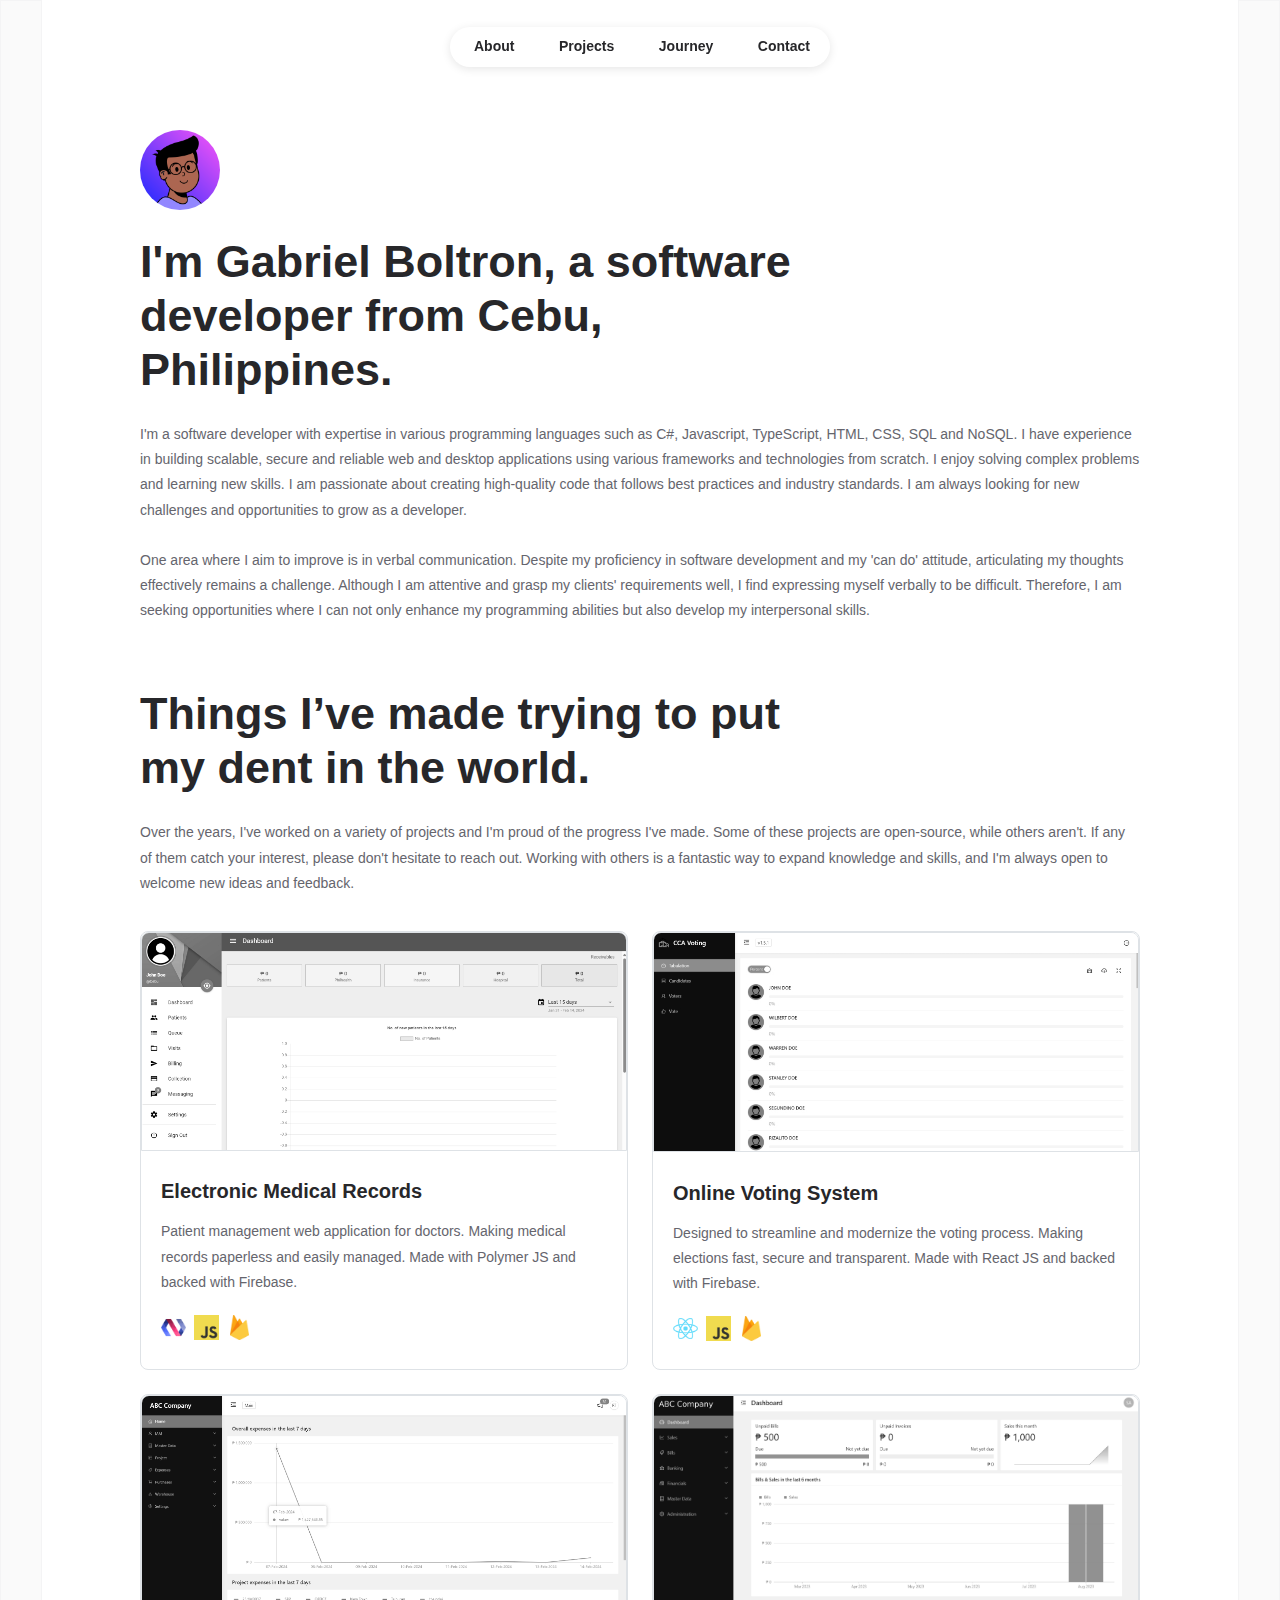
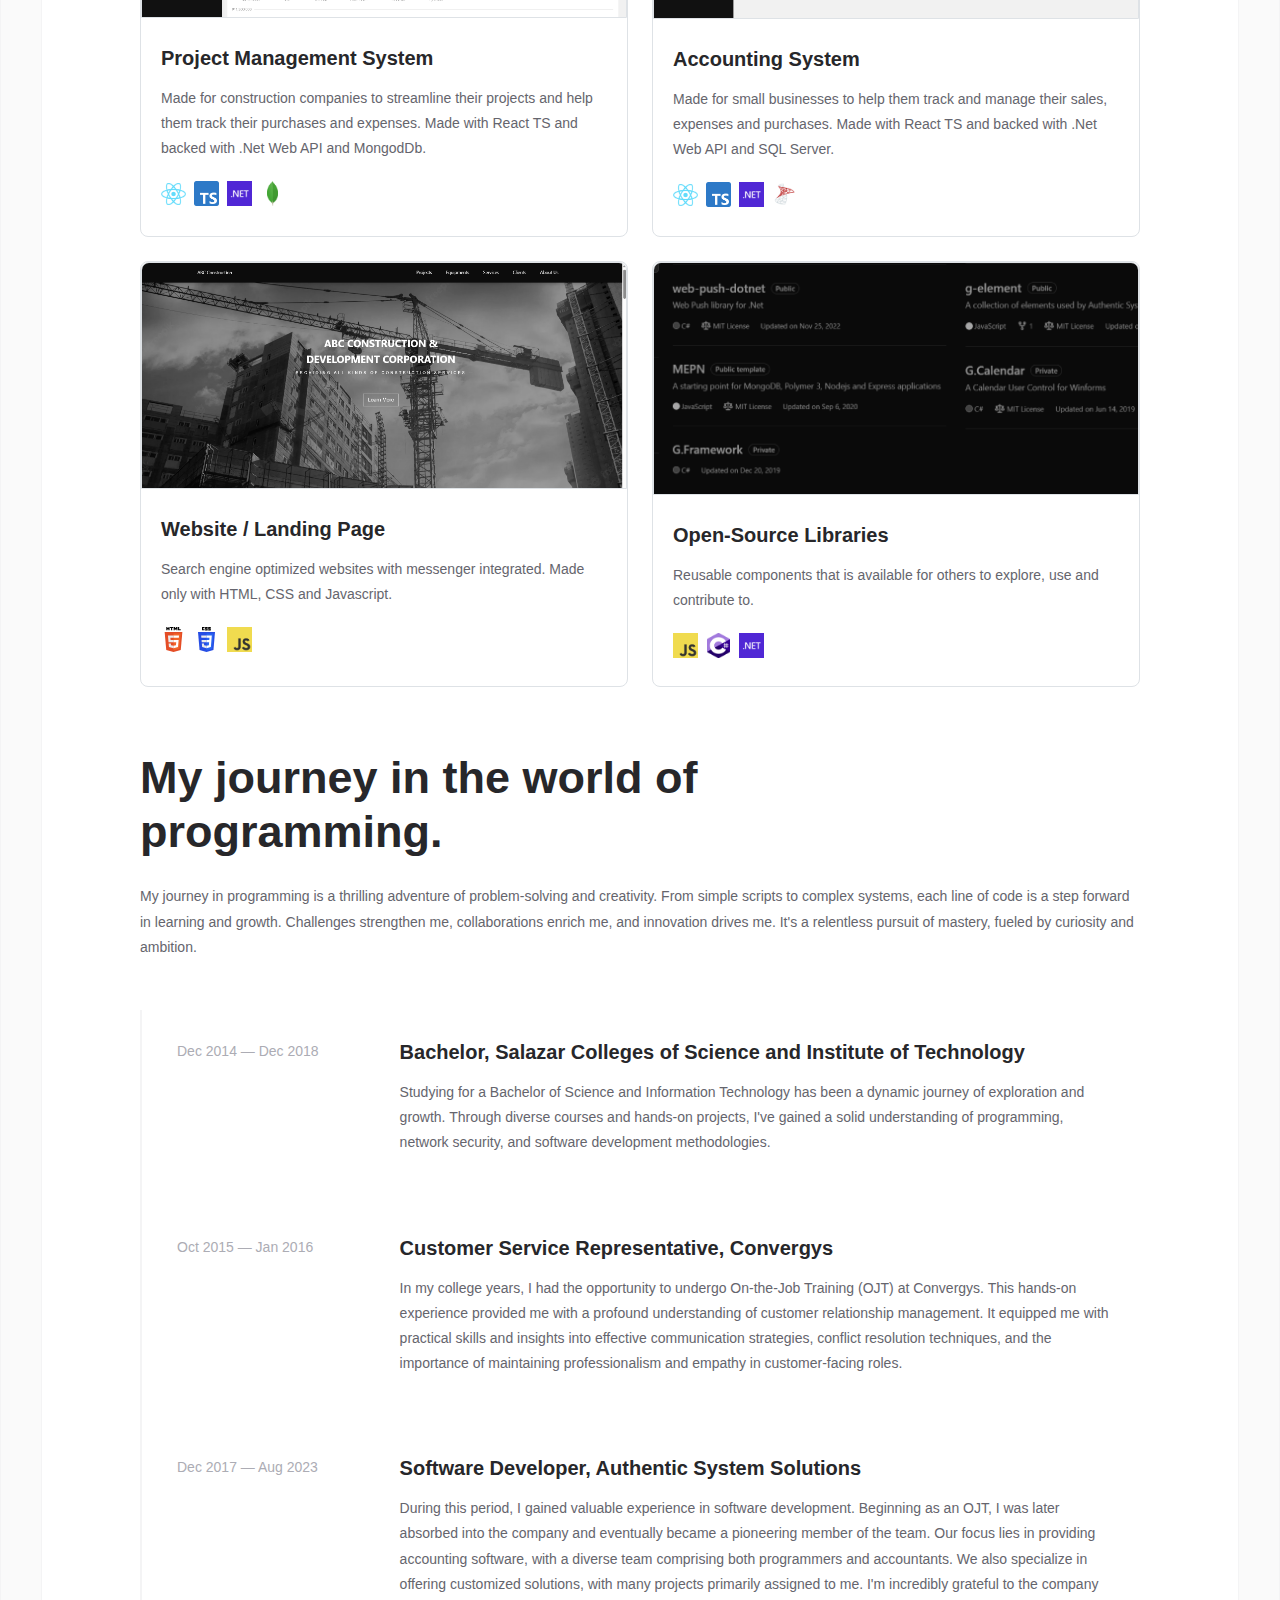
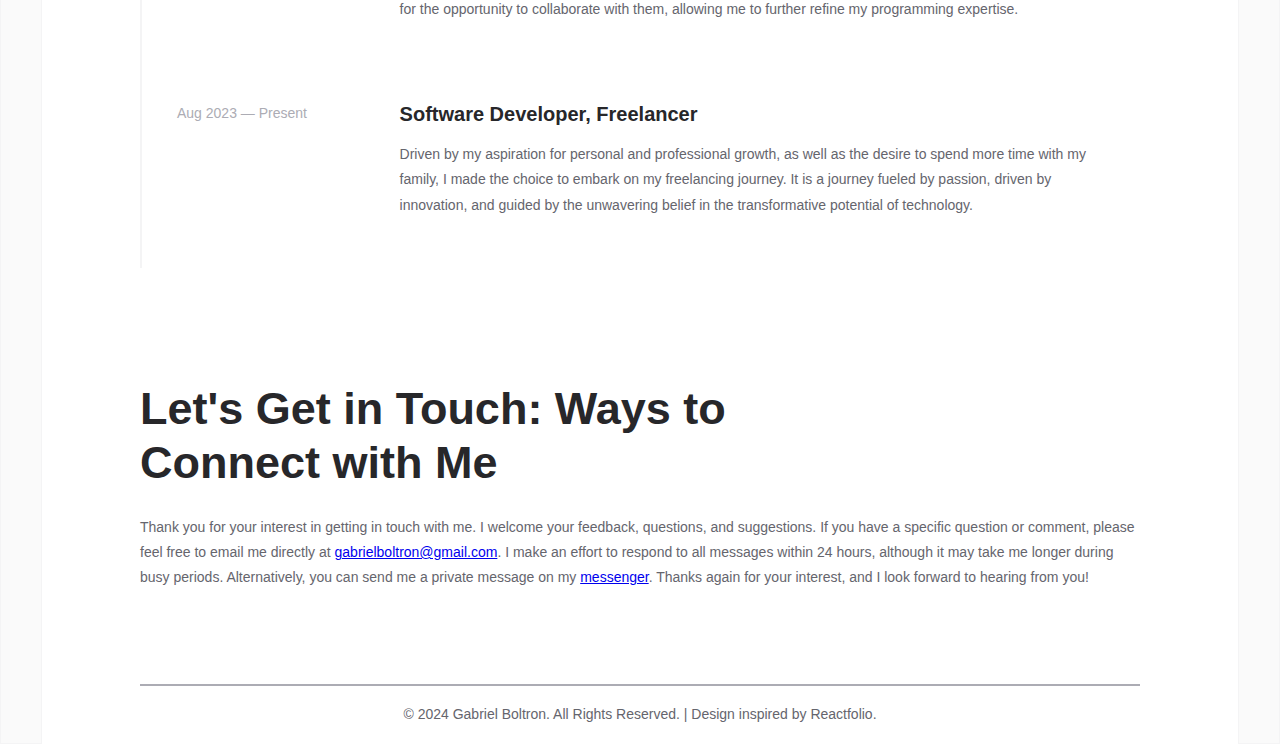
==== index.html @ 71a8e4ac "~init files" ====
<!DOCTYPE html><html lang="en"><head><meta charset="utf-8"><title>Gabriel Boltron</title><meta name="viewport" content="width=device-width,initial-scale=1"><meta name="description" content="Experienced software developer in building scalable, secure and reliable web and desktop applications using various frameworks and technologies."><meta name="keywords" content="gabriel,boltron,software,developer"><meta property="og:site_name" content="Gabriel Boltron"><meta property="og:title" content="Experienced software developer in building scalable, secure and reliable web and desktop applications using various frameworks and technologies."><meta property="og:url" content="https://wtgconstruction.com.ph"><meta property="og:type" content="website"><link rel="icon" href="favicon.ico"><link href="index.css" rel="stylesheet"></head><body><div class="page-content"><div class="nav-container"><nav class="navbar"><div class="nav-background"><ul class="nav-list"><li class="nav-item">About</li><li class="nav-item">Projects</li><li class="nav-item">Journey</li><li class="nav-item">Contact</li></ul></div></nav></div><div class="content-wrapper"><div class="logo-container"><div class="logo" id="logo"><img src="images/avatar.png" alt="GJB Logo"></div></div><div id="about" class="page"><div class="title">I'm Gabriel Boltron, a software developer from Cebu, Philippines.</div><div class="subtitle">I'm a software developer with expertise in various programming languages such as C#, Javascript, TypeScript, HTML, CSS, SQL and NoSQL. I have experience in building scalable, secure and reliable web and desktop applications using various frameworks and technologies from scratch. I enjoy solving complex problems and learning new skills. I am passionate about creating high-quality code that follows best practices and industry standards. I am always looking for new challenges and opportunities to grow as a developer.</div><div class="subtitle">One area where I aim to improve is in verbal communication. Despite my proficiency in software development and my 'can do' attitude, articulating my thoughts effectively remains a challenge. Although I am attentive and grasp my clients' requirements well, I find expressing myself verbally to be difficult. Therefore, I am seeking opportunities where I can not only enhance my programming abilities but also develop my interpersonal skills.</div></div><div id="projects" class="pageN"><div class="title">Things I’ve made trying to put my dent in the world.</div><div class="subtitle">Over the years, I've worked on a variety of projects and I'm proud of the progress I've made. Some of these projects are open-source, while others aren't. If any of them catch your interest, please don't hesitate to reach out. Working with others is a fantastic way to expand knowledge and skills, and I'm always open to welcome new ideas and feedback.</div><div class="grid-container"><div class="grid-item"><div class="grid-item-cover"><img src="images/emr.png" alt="EMR"></div><div class="grid-item-title">Electronic Medical Records</div><div class="grid-item-description">Patient management web application for doctors. Making medical records paperless and easily managed. Made with Polymer JS and backed with Firebase.</div><div class="icons"><div class="icon"><img src="images/polymer.png" alt="Polymer"></div><div class="icon"><img src="images/js.png" alt="Javascript"></div><div class="icon"><img src="images/firebase.png" alt="Firebase"></div></div></div><div class="grid-item"><div class="grid-item-cover"><img src="images/voting.png" alt="E-Voting"></div><div class="grid-item-title">Online Voting System</div><div class="grid-item-description">Designed to streamline and modernize the voting process. Making elections fast, secure and transparent. Made with React JS and backed with Firebase.</div><div class="icons"><div class="icon"><img src="images/react.png" alt="React"></div><div class="icon"><img src="images/js.png" alt="Javascript"></div><div class="icon"><img src="images/firebase.png" alt="Firebase"></div></div></div><div class="grid-item"><div class="grid-item-cover"><img src="images/project.png" alt="Project Management"></div><div class="grid-item-title">Project Management System</div><div class="grid-item-description">Made for construction companies to streamline their projects and help them track their purchases and expenses. Made with React TS and backed with .Net Web API and MongodDb.</div><div class="icons"><div class="icon"><img src="images/react.png" alt="React"></div><div class="icon"><img src="images/ts.png" alt="Typescript"></div><div class="icon"><img src="images/net.png" alt=".Net"></div><div class="icon"><img src="images/mongodb.png" alt="MongoDb"></div></div></div><div class="grid-item"><div class="grid-item-cover"><img src="images/acct.png" alt="Accounting"></div><div class="grid-item-title">Accounting System</div><div class="grid-item-description">Made for small businesses to help them track and manage their sales, expenses and purchases. Made with React TS and backed with .Net Web API and SQL Server.</div><div class="icons"><div class="icon"><img src="images/react.png" alt="React"></div><div class="icon"><img src="images/ts.png" alt="Typescript"></div><div class="icon"><img src="images/net.png" alt=".Net"></div><div class="icon"><img src="images/sql_server.png" alt="SQLServer"></div></div></div><div class="grid-item"><div class="grid-item-cover"><img src="images/web.png" alt="Websites"></div><div class="grid-item-title">Website / Landing Page</div><div class="grid-item-description">Search engine optimized websites with messenger integrated. Made only with HTML, CSS and Javascript.</div><div class="icons"><div class="icon"><img src="images/html.svg" alt="HTML"></div><div class="icon"><img src="images/css.svg" alt="CSS"></div><div class="icon"><img src="images/js.png" alt="Javascript"></div></div></div><div class="grid-item"><div class="grid-item-cover"><img src="images/libraries.png" alt="Libraries"></div><div class="grid-item-title">Open-Source Libraries</div><div class="grid-item-description">Reusable components that is available for others to explore, use and contribute to.</div><div class="icons"><div class="icon"><img src="images/js.png" alt="Javascript"></div><div class="icon"><img src="images/csharp.png" alt="C#"></div><div class="icon"><img src="images/net.png" alt=".Net"></div></div></div></div></div><div id="journey" class="pageN"><div class="title">My journey in the world of programming.</div><div class="subtitle">My journey in programming is a thrilling adventure of problem-solving and creativity. From simple scripts to complex systems, each line of code is a step forward in learning and growth. Challenges strengthen me, collaborations enrich me, and innovation drives me. It's a relentless pursuit of mastery, fueled by curiosity and ambition.</div><div class="history-wrapper"><div class="history"><div class="history-date">Dec 2014 — Dec 2018</div><div class="history-description"><div class="grid-item-title">Bachelor, Salazar Colleges of Science and Institute of Technology</div><div class="grid-item-description">Studying for a Bachelor of Science and Information Technology has been a dynamic journey of exploration and growth. Through diverse courses and hands-on projects, I've gained a solid understanding of programming, network security, and software development methodologies.</div></div></div><div class="history"><div class="history-date">Oct 2015 — Jan 2016</div><div class="history-description"><div class="grid-item-title">Customer Service Representative, Convergys</div><div class="grid-item-description">In my college years, I had the opportunity to undergo On-the-Job Training (OJT) at Convergys. This hands-on experience provided me with a profound understanding of customer relationship management. It equipped me with practical skills and insights into effective communication strategies, conflict resolution techniques, and the importance of maintaining professionalism and empathy in customer-facing roles.</div></div></div><div class="history"><div class="history-date">Dec 2017 — Aug 2023</div><div class="history-description"><div class="grid-item-title">Software Developer, Authentic System Solutions</div><div class="grid-item-description">During this period, I gained valuable experience in software development. Beginning as an OJT, I was later absorbed into the company and eventually became a pioneering member of the team. Our focus lies in providing accounting software, with a diverse team comprising both programmers and accountants. We also specialize in offering customized solutions, with many projects primarily assigned to me. I'm incredibly grateful to the company for the opportunity to collaborate with them, allowing me to further refine my programming expertise.</div></div></div><div class="history"><div class="history-date">Aug 2023 — Present</div><div class="history-description"><div class="grid-item-title">Software Developer, Freelancer</div><div class="grid-item-description">Driven by my aspiration for personal and professional growth, as well as the desire to spend more time with my family, I made the choice to embark on my freelancing journey. It is a journey fueled by passion, driven by innovation, and guided by the unwavering belief in the transformative potential of technology.</div></div></div></div></div><div id="contact" class="pageN"><div class="title">Let's Get in Touch: Ways to Connect with Me</div><div class="subtitle">Thank you for your interest in getting in touch with me. I welcome your feedback, questions, and suggestions. If you have a specific question or comment, please feel free to email me directly at <a href="mailto:gabrielboltron@gmail.com">gabrielboltron@gmail.com</a>. I make an effort to respond to all messages within 24 hours, although it may take me longer during busy periods. Alternatively, you can send me a private message on my <a href="https://m.me/gabriel.boltron" target="_blank" rel="noreferrer">messenger</a>. Thanks again for your interest, and I look forward to hearing from you!</div><div class="socials"></div></div><div class="page-footer">© 2024 Gabriel Boltron. All Rights Reserved. | Design inspired by Reactfolio.</div></div></div><script src="index.js" type="text/javascript"></script></body></html>
---- index.css ----
:root{--primary-color:#27272a;--secondary-color:#65656d;--tertiary-color:#acacb4;--link-color:#1677ff}*{-webkit-touch-callout:none;-webkit-user-select:none;-khtml-user-select:none;-moz-user-select:none;-ms-user-select:none;user-select:none;box-sizing:border-box}.selectable{-webkit-touch-callout:text;-webkit-user-select:text;-khtml-user-select:text;-moz-user-select:text;-ms-user-select:text;user-select:text}body,html{height:100%}body{margin:0;color:var(--primary-color);font-size:14px;font-family:-apple-system,BlinkMacSystemFont,segoe ui,Roboto,helvetica neue,Arial,noto sans,sans-serif,apple color emoji,segoe ui emoji,segoe ui symbol,noto color emoji;font-variant:tabular-nums;line-height:1.8;-webkit-font-feature-settings:'tnum';font-feature-settings:'tnum';overflow-x:hidden}img{-webkit-user-drag:none;pointer-events:none}.logo-container{display:flex;justify-content:left;align-items:center;padding-top:130px}.logo{display:flex;z-index:999}.logo.fixed{position:fixed;top:3vh;border:1px solid #fff;border-radius:50%;box-shadow:0 4px 10px rgba(0,0,0,.25)}.logo>img{border-radius:50%;display:block;margin:0;padding:0;width:80px}.logo.fixed>img{width:46px}.nav-container{margin:0;display:flex;justify-content:center;align-items:center}.navbar{display:flex;justify-content:center;align-items:center;position:fixed;top:3vh;z-index:999}.nav-background{width:380px;height:40px;padding-left:0;padding-right:0;background:#fff;box-shadow:0 2px 10px rgba(0,0,0,.1);border-radius:40px}.nav-list{display:flex;justify-content:space-between;list-style:none;align-items:center;margin-left:-16px;margin-right:20px;margin-top:7px}.nav-item{font-weight:700;color:var(--primary-color);cursor:pointer}.nav-item.active{color:var(--link-color)!important}.nav-item:hover{color:var(--link-color);transition:color .3s ease-in-out}@media only screen and (max-width:600px){.navbar{margin-left:25%;margin-right:25%;width:80%;font-size:80%}.nav-background{width:80%;height:35px}.logo.fixed{top:2vh}}.page-content{background-color:#fff;position:relative}.page-content:after,.page-content:before{content:"";position:absolute;top:0;bottom:0;width:calc((100% - 1200px)/ 2);background-color:#fafafa;border:1px solid #f4f4f5}.page-content:before{left:0;z-index:1}.page-content:after{right:0;z-index:1}.content-wrapper{max-width:1000px;margin:0 auto}.title{color:var(--primary-color);font-size:45px;font-weight:700;width:70%;line-height:1.2}.subtitle{padding-top:25px;color:var(--secondary-color)}.page{padding-top:25px}.pageN{padding-top:64px}.page-footer{position:block;padding:16px;text-align:center;border-top:2px solid var(--tertiary-color);margin-top:64px;color:var(--secondary-color)}@media only screen and (max-width:1270px){.page-content:after,.page-content:before{width:calc((100% - 90%)/ 2)}.content-wrapper{max-width:90%;padding-left:10%;padding-right:10%}}@media only screen and (max-width:1024px){.page-content:after,.page-content:before{width:calc((100% - 950px)/ 2)}.content-wrapper{max-width:980px}}@media only screen and (max-width:800px){.content-wrapper{max-width:90%;margin:0 auto;padding:0 10px}.page-content:after,.page-content:before{display:none}.title{width:100%}}@media only screen and (max-width:600px){.title{font-size:35px}}.grid-container{display:grid;gap:24px;grid-template-columns:1fr 1fr;padding-top:35px}.grid-item{mix-blend-mode:normal;border-radius:8px;border:1px solid #dee2e6}.grid-item-cover img{border-top-left-radius:8px;border-top-right-radius:8px;width:100%;border:1px solid #dee2e6}.grid-item-title{color:var(--primary-color);font-weight:700;padding:20px;padding-bottom:16px;font-size:20px;line-height:1.2}.grid-item-description{color:var(--secondary-color);padding:20px;padding-top:0}@media only screen and (max-width:700px){.grid-container{grid-template-columns:1fr}}.socials{display:flex;justify-content:left;align-items:center;padding-top:30px}.social-icon{padding-right:20px;font-size:25px;transition:color .2s ease-in-out;color:var(--secondary-color)}.social-icon:hover{color:var(--primary-color)}.icons{display:flex;justify-content:left;align-items:center;padding:20px;padding-top:0;gap:8px}.icon>img{width:25px;height:25px;object-fit:contain}.history-wrapper{padding-top:50px;padding-bottom:50px;display:flex;flex-direction:column}.history{padding-top:0;padding-left:35px;padding-bottom:20px;border-left:2px solid #f4f4f5;width:100%;display:flex}.history-date{min-width:20%;max-width:20%;padding-top:29px;color:var(--tertiary-color)}.history-description{flex-basis:80%;min-width:700px;mix-blend-mode:normal;padding:10px}
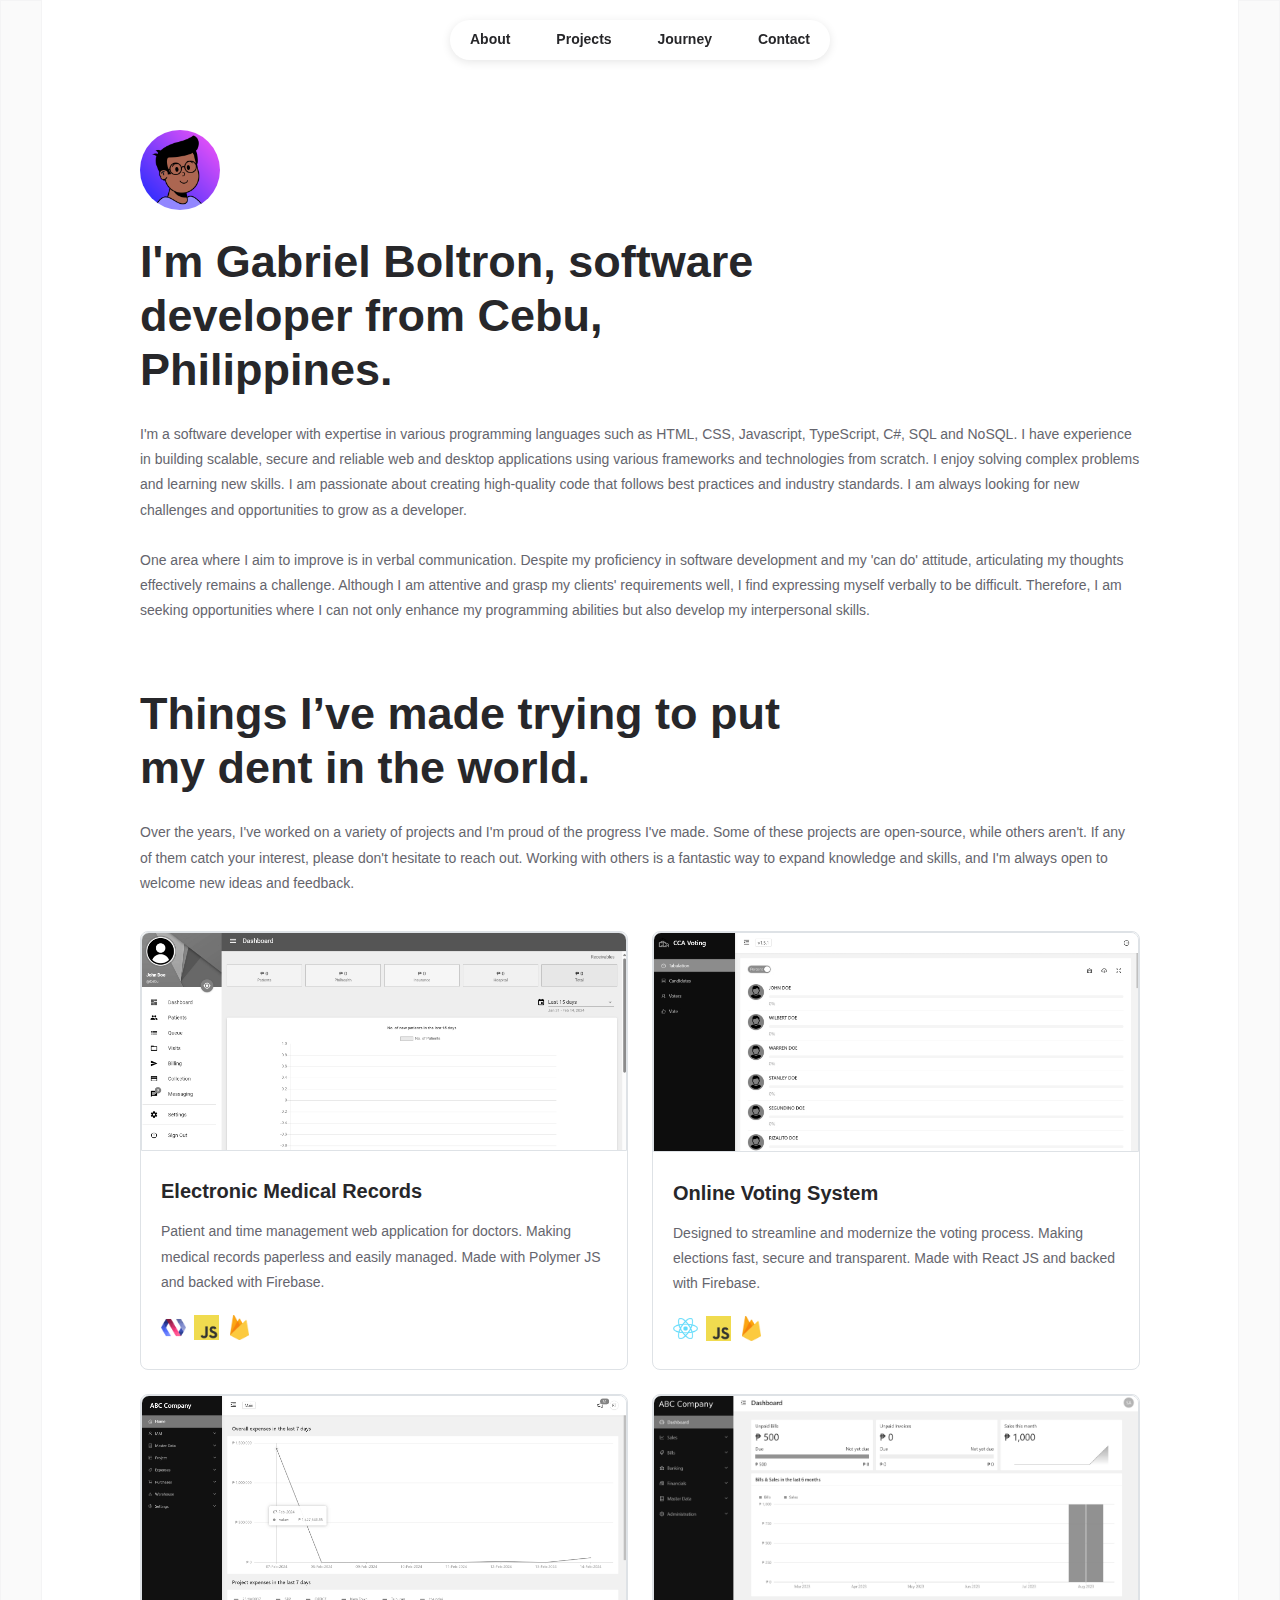
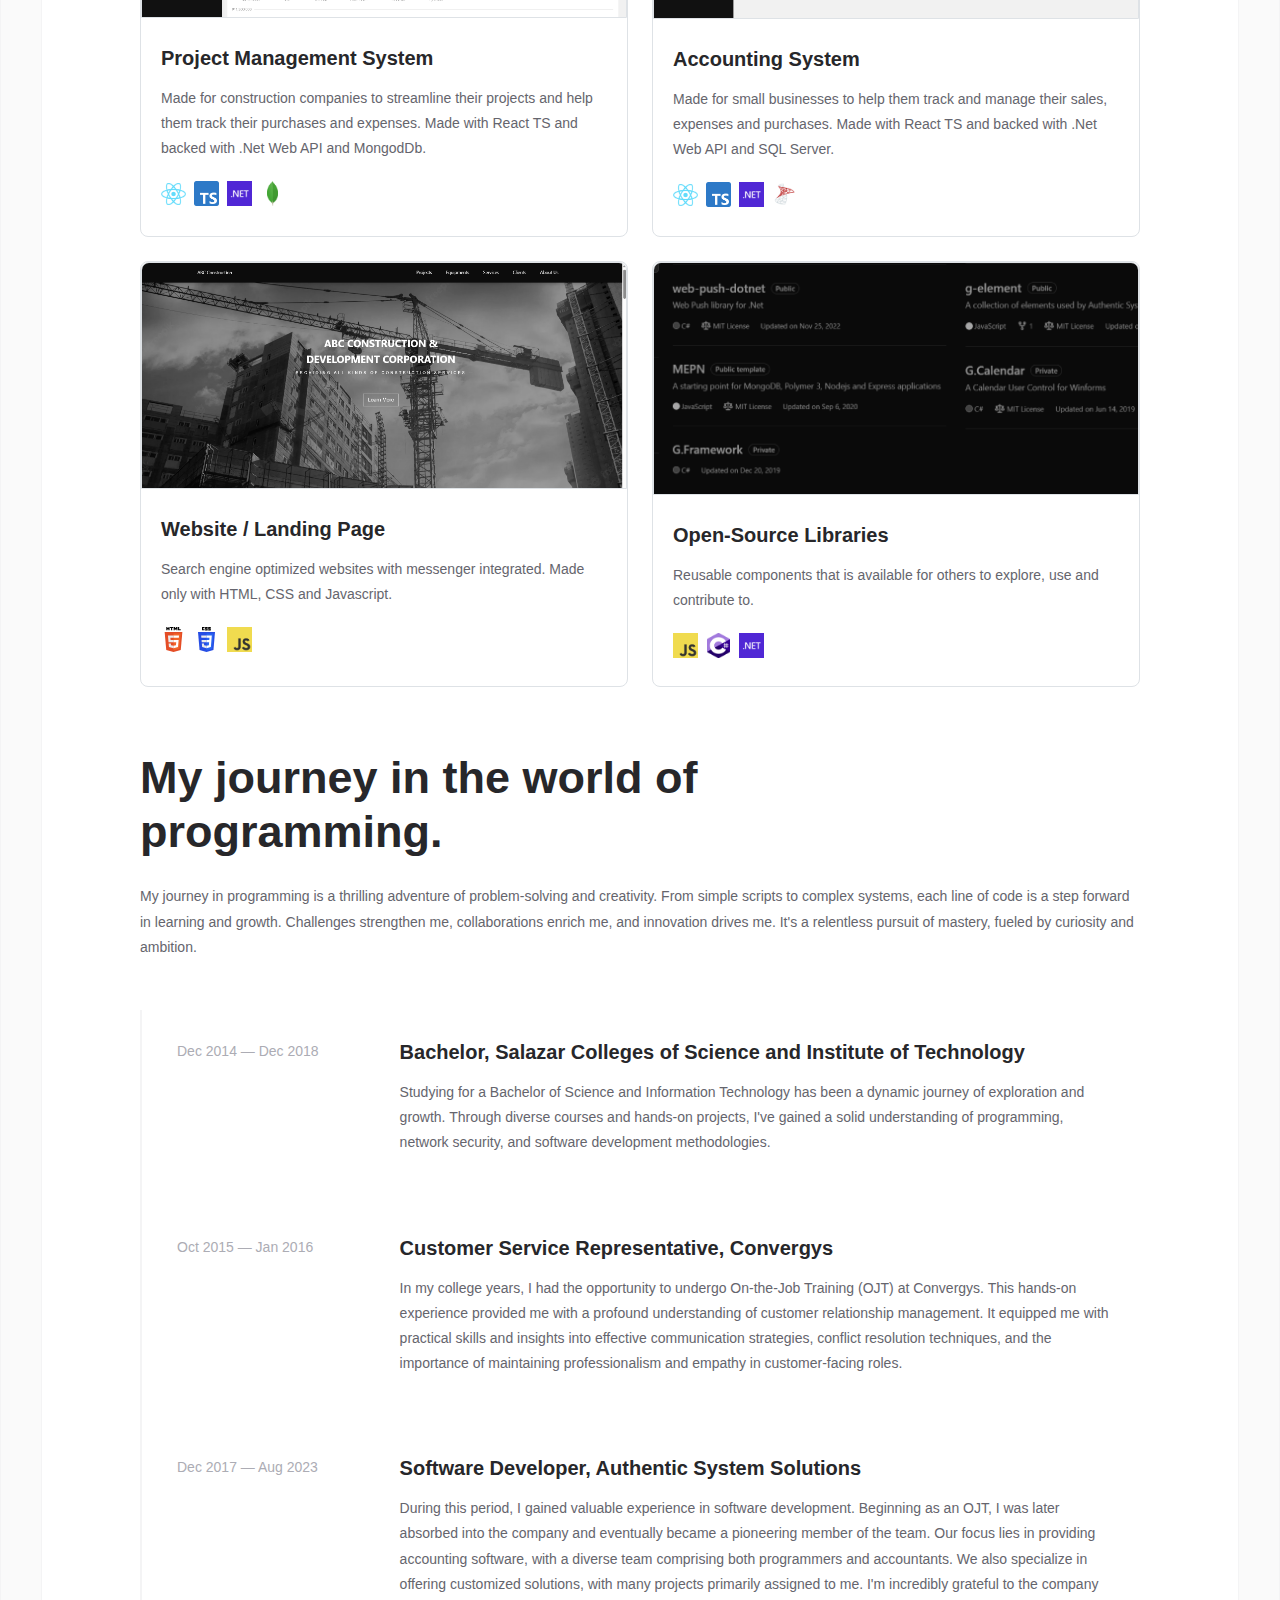
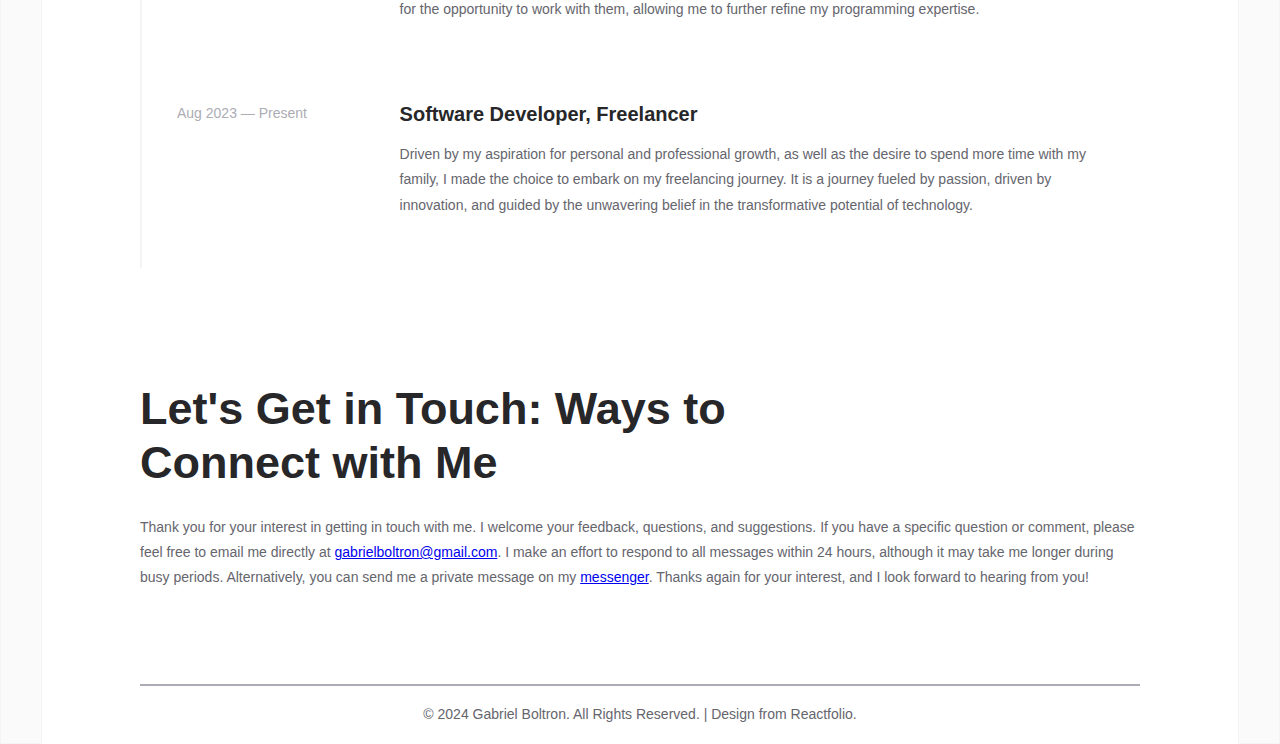
==== commit 27089616: "~revision 1" ====
--- a/index.html
+++ b/index.html
@@ -1 +1 @@
-<!DOCTYPE html><html lang="en"><head><meta charset="utf-8"><title>Gabriel Boltron</title><meta name="viewport" content="width=device-width,initial-scale=1"><meta name="description" content="Experienced software developer in building scalable, secure and reliable web and desktop applications using various frameworks and technologies."><meta name="keywords" content="gabriel,boltron,software,developer"><meta property="og:site_name" content="Gabriel Boltron"><meta property="og:title" content="Experienced software developer in building scalable, secure and reliable web and desktop applications using various frameworks and technologies."><meta property="og:url" content="https://wtgconstruction.com.ph"><meta property="og:type" content="website"><link rel="icon" href="favicon.ico"><link href="index.css" rel="stylesheet"></head><body><div class="page-content"><div class="nav-container"><nav class="navbar"><div class="nav-background"><ul class="nav-list"><li class="nav-item">About</li><li class="nav-item">Projects</li><li class="nav-item">Journey</li><li class="nav-item">Contact</li></ul></div></nav></div><div class="content-wrapper"><div class="logo-container"><div class="logo" id="logo"><img src="images/avatar.png" alt="GJB Logo"></div></div><div id="about" class="page"><div class="title">I'm Gabriel Boltron, a software developer from Cebu, Philippines.</div><div class="subtitle">I'm a software developer with expertise in various programming languages such as C#, Javascript, TypeScript, HTML, CSS, SQL and NoSQL. I have experience in building scalable, secure and reliable web and desktop applications using various frameworks and technologies from scratch. I enjoy solving complex problems and learning new skills. I am passionate about creating high-quality code that follows best practices and industry standards. I am always looking for new challenges and opportunities to grow as a developer.</div><div class="subtitle">One area where I aim to improve is in verbal communication. Despite my proficiency in software development and my 'can do' attitude, articulating my thoughts effectively remains a challenge. Although I am attentive and grasp my clients' requirements well, I find expressing myself verbally to be difficult. Therefore, I am seeking opportunities where I can not only enhance my programming abilities but also develop my interpersonal skills.</div></div><div id="projects" class="pageN"><div class="title">Things I’ve made trying to put my dent in the world.</div><div class="subtitle">Over the years, I've worked on a variety of projects and I'm proud of the progress I've made. Some of these projects are open-source, while others aren't. If any of them catch your interest, please don't hesitate to reach out. Working with others is a fantastic way to expand knowledge and skills, and I'm always open to welcome new ideas and feedback.</div><div class="grid-container"><div class="grid-item"><div class="grid-item-cover"><img src="images/emr.png" alt="EMR"></div><div class="grid-item-title">Electronic Medical Records</div><div class="grid-item-description">Patient management web application for doctors. Making medical records paperless and easily managed. Made with Polymer JS and backed with Firebase.</div><div class="icons"><div class="icon"><img src="images/polymer.png" alt="Polymer"></div><div class="icon"><img src="images/js.png" alt="Javascript"></div><div class="icon"><img src="images/firebase.png" alt="Firebase"></div></div></div><div class="grid-item"><div class="grid-item-cover"><img src="images/voting.png" alt="E-Voting"></div><div class="grid-item-title">Online Voting System</div><div class="grid-item-description">Designed to streamline and modernize the voting process. Making elections fast, secure and transparent. Made with React JS and backed with Firebase.</div><div class="icons"><div class="icon"><img src="images/react.png" alt="React"></div><div class="icon"><img src="images/js.png" alt="Javascript"></div><div class="icon"><img src="images/firebase.png" alt="Firebase"></div></div></div><div class="grid-item"><div class="grid-item-cover"><img src="images/project.png" alt="Project Management"></div><div class="grid-item-title">Project Management System</div><div class="grid-item-description">Made for construction companies to streamline their projects and help them track their purchases and expenses. Made with React TS and backed with .Net Web API and MongodDb.</div><div class="icons"><div class="icon"><img src="images/react.png" alt="React"></div><div class="icon"><img src="images/ts.png" alt="Typescript"></div><div class="icon"><img src="images/net.png" alt=".Net"></div><div class="icon"><img src="images/mongodb.png" alt="MongoDb"></div></div></div><div class="grid-item"><div class="grid-item-cover"><img src="images/acct.png" alt="Accounting"></div><div class="grid-item-title">Accounting System</div><div class="grid-item-description">Made for small businesses to help them track and manage their sales, expenses and purchases. Made with React TS and backed with .Net Web API and SQL Server.</div><div class="icons"><div class="icon"><img src="images/react.png" alt="React"></div><div class="icon"><img src="images/ts.png" alt="Typescript"></div><div class="icon"><img src="images/net.png" alt=".Net"></div><div class="icon"><img src="images/sql_server.png" alt="SQLServer"></div></div></div><div class="grid-item"><div class="grid-item-cover"><img src="images/web.png" alt="Websites"></div><div class="grid-item-title">Website / Landing Page</div><div class="grid-item-description">Search engine optimized websites with messenger integrated. Made only with HTML, CSS and Javascript.</div><div class="icons"><div class="icon"><img src="images/html.svg" alt="HTML"></div><div class="icon"><img src="images/css.svg" alt="CSS"></div><div class="icon"><img src="images/js.png" alt="Javascript"></div></div></div><div class="grid-item"><div class="grid-item-cover"><img src="images/libraries.png" alt="Libraries"></div><div class="grid-item-title">Open-Source Libraries</div><div class="grid-item-description">Reusable components that is available for others to explore, use and contribute to.</div><div class="icons"><div class="icon"><img src="images/js.png" alt="Javascript"></div><div class="icon"><img src="images/csharp.png" alt="C#"></div><div class="icon"><img src="images/net.png" alt=".Net"></div></div></div></div></div><div id="journey" class="pageN"><div class="title">My journey in the world of programming.</div><div class="subtitle">My journey in programming is a thrilling adventure of problem-solving and creativity. From simple scripts to complex systems, each line of code is a step forward in learning and growth. Challenges strengthen me, collaborations enrich me, and innovation drives me. It's a relentless pursuit of mastery, fueled by curiosity and ambition.</div><div class="history-wrapper"><div class="history"><div class="history-date">Dec 2014 — Dec 2018</div><div class="history-description"><div class="grid-item-title">Bachelor, Salazar Colleges of Science and Institute of Technology</div><div class="grid-item-description">Studying for a Bachelor of Science and Information Technology has been a dynamic journey of exploration and growth. Through diverse courses and hands-on projects, I've gained a solid understanding of programming, network security, and software development methodologies.</div></div></div><div class="history"><div class="history-date">Oct 2015 — Jan 2016</div><div class="history-description"><div class="grid-item-title">Customer Service Representative, Convergys</div><div class="grid-item-description">In my college years, I had the opportunity to undergo On-the-Job Training (OJT) at Convergys. This hands-on experience provided me with a profound understanding of customer relationship management. It equipped me with practical skills and insights into effective communication strategies, conflict resolution techniques, and the importance of maintaining professionalism and empathy in customer-facing roles.</div></div></div><div class="history"><div class="history-date">Dec 2017 — Aug 2023</div><div class="history-description"><div class="grid-item-title">Software Developer, Authentic System Solutions</div><div class="grid-item-description">During this period, I gained valuable experience in software development. Beginning as an OJT, I was later absorbed into the company and eventually became a pioneering member of the team. Our focus lies in providing accounting software, with a diverse team comprising both programmers and accountants. We also specialize in offering customized solutions, with many projects primarily assigned to me. I'm incredibly grateful to the company for the opportunity to collaborate with them, allowing me to further refine my programming expertise.</div></div></div><div class="history"><div class="history-date">Aug 2023 — Present</div><div class="history-description"><div class="grid-item-title">Software Developer, Freelancer</div><div class="grid-item-description">Driven by my aspiration for personal and professional growth, as well as the desire to spend more time with my family, I made the choice to embark on my freelancing journey. It is a journey fueled by passion, driven by innovation, and guided by the unwavering belief in the transformative potential of technology.</div></div></div></div></div><div id="contact" class="pageN"><div class="title">Let's Get in Touch: Ways to Connect with Me</div><div class="subtitle">Thank you for your interest in getting in touch with me. I welcome your feedback, questions, and suggestions. If you have a specific question or comment, please feel free to email me directly at <a href="mailto:gabrielboltron@gmail.com">gabrielboltron@gmail.com</a>. I make an effort to respond to all messages within 24 hours, although it may take me longer during busy periods. Alternatively, you can send me a private message on my <a href="https://m.me/gabriel.boltron" target="_blank" rel="noreferrer">messenger</a>. Thanks again for your interest, and I look forward to hearing from you!</div><div class="socials"></div></div><div class="page-footer">© 2024 Gabriel Boltron. All Rights Reserved. | Design inspired by Reactfolio.</div></div></div><script src="index.js" type="text/javascript"></script></body></html>+<!DOCTYPE html><html lang="en"><head><meta charset="utf-8"><title>Gabriel Boltron</title><meta name="viewport" content="width=device-width,initial-scale=1"><meta name="description" content="Experienced software developer in building scalable, secure and reliable web and desktop applications using various frameworks and technologies."><meta name="keywords" content="gabriel,boltron,software,developer"><meta property="og:site_name" content="Gabriel Boltron"><meta property="og:title" content="Experienced software developer in building scalable, secure and reliable web and desktop applications using various frameworks and technologies."><meta property="og:url" content="https://wtgconstruction.com.ph"><meta property="og:type" content="website"><link rel="icon" href="favicon.ico"><link href="index.css" rel="stylesheet"></head><body><div class="page-content"><nav class="navbar" id="navbar"><div class="nav-item" id="navabout">About</div><div class="nav-item">Projects</div><div class="nav-item">Journey</div><div class="nav-item">Contact</div></nav><div class="content-wrapper"><div class="logo-container"><div class="logo-placeholder" id="logo-placeholder"></div><div class="logo" id="logo"><img src="images/avatar.png" alt="GJB Logo"></div></div><div id="about" class="page"><div class="title">I'm Gabriel Boltron, software developer from Cebu, Philippines.</div><div class="subtitle">I'm a software developer with expertise in various programming languages such as HTML, CSS, Javascript, TypeScript, C#, SQL and NoSQL. I have experience in building scalable, secure and reliable web and desktop applications using various frameworks and technologies from scratch. I enjoy solving complex problems and learning new skills. I am passionate about creating high-quality code that follows best practices and industry standards. I am always looking for new challenges and opportunities to grow as a developer.</div><div class="subtitle">One area where I aim to improve is in verbal communication. Despite my proficiency in software development and my 'can do' attitude, articulating my thoughts effectively remains a challenge. Although I am attentive and grasp my clients' requirements well, I find expressing myself verbally to be difficult. Therefore, I am seeking opportunities where I can not only enhance my programming abilities but also develop my interpersonal skills.</div></div><div id="projects" class="pageN"><div class="title">Things I’ve made trying to put my dent in the world.</div><div class="subtitle">Over the years, I've worked on a variety of projects and I'm proud of the progress I've made. Some of these projects are open-source, while others aren't. If any of them catch your interest, please don't hesitate to reach out. Working with others is a fantastic way to expand knowledge and skills, and I'm always open to welcome new ideas and feedback.</div><div class="grid-container"><div class="grid-item"><div class="grid-item-cover"><img src="images/emr.png" alt="EMR"></div><div class="grid-item-title">Electronic Medical Records</div><div class="grid-item-description">Patient and time management web application for doctors. Making medical records paperless and easily managed. Made with Polymer JS and backed with Firebase.</div><div class="icons"><div class="icon"><img src="images/polymer.png" alt="Polymer"></div><div class="icon"><img src="images/js.png" alt="Javascript"></div><div class="icon"><img src="images/firebase.png" alt="Firebase"></div></div></div><div class="grid-item"><div class="grid-item-cover"><img src="images/voting.png" alt="E-Voting"></div><div class="grid-item-title">Online Voting System</div><div class="grid-item-description">Designed to streamline and modernize the voting process. Making elections fast, secure and transparent. Made with React JS and backed with Firebase.</div><div class="icons"><div class="icon"><img src="images/react.png" alt="React"></div><div class="icon"><img src="images/js.png" alt="Javascript"></div><div class="icon"><img src="images/firebase.png" alt="Firebase"></div></div></div><div class="grid-item"><div class="grid-item-cover"><img src="images/project.png" alt="Project Management"></div><div class="grid-item-title">Project Management System</div><div class="grid-item-description">Made for construction companies to streamline their projects and help them track their purchases and expenses. Made with React TS and backed with .Net Web API and MongodDb.</div><div class="icons"><div class="icon"><img src="images/react.png" alt="React"></div><div class="icon"><img src="images/ts.png" alt="Typescript"></div><div class="icon"><img src="images/net.png" alt=".Net"></div><div class="icon"><img src="images/mongodb.png" alt="MongoDb"></div></div></div><div class="grid-item"><div class="grid-item-cover"><img src="images/acct.png" alt="Accounting"></div><div class="grid-item-title">Accounting System</div><div class="grid-item-description">Made for small businesses to help them track and manage their sales, expenses and purchases. Made with React TS and backed with .Net Web API and SQL Server.</div><div class="icons"><div class="icon"><img src="images/react.png" alt="React"></div><div class="icon"><img src="images/ts.png" alt="Typescript"></div><div class="icon"><img src="images/net.png" alt=".Net"></div><div class="icon"><img src="images/sql_server.png" alt="SQLServer"></div></div></div><div class="grid-item"><div class="grid-item-cover"><img src="images/web.png" alt="Websites"></div><div class="grid-item-title">Website / Landing Page</div><div class="grid-item-description">Search engine optimized websites with messenger integrated. Made only with HTML, CSS and Javascript.</div><div class="icons"><div class="icon"><img src="images/html.svg" alt="HTML"></div><div class="icon"><img src="images/css.svg" alt="CSS"></div><div class="icon"><img src="images/js.png" alt="Javascript"></div></div></div><div class="grid-item"><div class="grid-item-cover"><img src="images/libraries.png" alt="Libraries"></div><div class="grid-item-title">Open-Source Libraries</div><div class="grid-item-description">Reusable components that is available for others to explore, use and contribute to.</div><div class="icons"><div class="icon"><img src="images/js.png" alt="Javascript"></div><div class="icon"><img src="images/csharp.png" alt="C#"></div><div class="icon"><img src="images/net.png" alt=".Net"></div></div></div></div></div><div id="journey" class="pageN"><div class="title">My journey in the world of programming.</div><div class="subtitle">My journey in programming is a thrilling adventure of problem-solving and creativity. From simple scripts to complex systems, each line of code is a step forward in learning and growth. Challenges strengthen me, collaborations enrich me, and innovation drives me. It's a relentless pursuit of mastery, fueled by curiosity and ambition.</div><div class="history-wrapper"><div class="history"><div class="history-date">Dec 2014 — Dec 2018</div><div class="history-description"><div class="grid-item-title">Bachelor, Salazar Colleges of Science and Institute of Technology</div><div class="grid-item-description">Studying for a Bachelor of Science and Information Technology has been a dynamic journey of exploration and growth. Through diverse courses and hands-on projects, I've gained a solid understanding of programming, network security, and software development methodologies.</div></div></div><div class="history"><div class="history-date">Oct 2015 — Jan 2016</div><div class="history-description"><div class="grid-item-title">Customer Service Representative, Convergys</div><div class="grid-item-description">In my college years, I had the opportunity to undergo On-the-Job Training (OJT) at Convergys. This hands-on experience provided me with a profound understanding of customer relationship management. It equipped me with practical skills and insights into effective communication strategies, conflict resolution techniques, and the importance of maintaining professionalism and empathy in customer-facing roles.</div></div></div><div class="history"><div class="history-date">Dec 2017 — Aug 2023</div><div class="history-description"><div class="grid-item-title">Software Developer, Authentic System Solutions</div><div class="grid-item-description">During this period, I gained valuable experience in software development. Beginning as an OJT, I was later absorbed into the company and eventually became a pioneering member of the team. Our focus lies in providing accounting software, with a diverse team comprising both programmers and accountants. We also specialize in offering customized solutions, with many projects primarily assigned to me. I'm incredibly grateful to the company for the opportunity to work with them, allowing me to further refine my programming expertise.</div></div></div><div class="history"><div class="history-date">Aug 2023 — Present</div><div class="history-description"><div class="grid-item-title">Software Developer, Freelancer</div><div class="grid-item-description">Driven by my aspiration for personal and professional growth, as well as the desire to spend more time with my family, I made the choice to embark on my freelancing journey. It is a journey fueled by passion, driven by innovation, and guided by the unwavering belief in the transformative potential of technology.</div></div></div></div></div><div id="contact" class="pageN"><div class="title">Let's Get in Touch: Ways to Connect with Me</div><div class="subtitle">Thank you for your interest in getting in touch with me. I welcome your feedback, questions, and suggestions. If you have a specific question or comment, please feel free to email me directly at <a href="mailto:gabrielboltron@gmail.com">gabrielboltron@gmail.com</a>. I make an effort to respond to all messages within 24 hours, although it may take me longer during busy periods. Alternatively, you can send me a private message on my <a href="https://m.me/gabriel.boltron" target="_blank" rel="noreferrer">messenger</a>. Thanks again for your interest, and I look forward to hearing from you!</div><div class="socials"></div></div><div class="page-footer">© 2024 Gabriel Boltron. All Rights Reserved. | Design from Reactfolio.</div></div></div><script src="index.js" type="text/javascript"></script></body></html>--- a/index.css
+++ b/index.css
@@ -1 +1 @@
-:root{--primary-color:#27272a;--secondary-color:#65656d;--tertiary-color:#acacb4;--link-color:#1677ff}*{-webkit-touch-callout:none;-webkit-user-select:none;-khtml-user-select:none;-moz-user-select:none;-ms-user-select:none;user-select:none;box-sizing:border-box}.selectable{-webkit-touch-callout:text;-webkit-user-select:text;-khtml-user-select:text;-moz-user-select:text;-ms-user-select:text;user-select:text}body,html{height:100%}body{margin:0;color:var(--primary-color);font-size:14px;font-family:-apple-system,BlinkMacSystemFont,segoe ui,Roboto,helvetica neue,Arial,noto sans,sans-serif,apple color emoji,segoe ui emoji,segoe ui symbol,noto color emoji;font-variant:tabular-nums;line-height:1.8;-webkit-font-feature-settings:'tnum';font-feature-settings:'tnum';overflow-x:hidden}img{-webkit-user-drag:none;pointer-events:none}.logo-container{display:flex;justify-content:left;align-items:center;padding-top:130px}.logo{display:flex;z-index:999}.logo.fixed{position:fixed;top:3vh;border:1px solid #fff;border-radius:50%;box-shadow:0 4px 10px rgba(0,0,0,.25)}.logo>img{border-radius:50%;display:block;margin:0;padding:0;width:80px}.logo.fixed>img{width:46px}.nav-container{margin:0;display:flex;justify-content:center;align-items:center}.navbar{display:flex;justify-content:center;align-items:center;position:fixed;top:3vh;z-index:999}.nav-background{width:380px;height:40px;padding-left:0;padding-right:0;background:#fff;box-shadow:0 2px 10px rgba(0,0,0,.1);border-radius:40px}.nav-list{display:flex;justify-content:space-between;list-style:none;align-items:center;margin-left:-16px;margin-right:20px;margin-top:7px}.nav-item{font-weight:700;color:var(--primary-color);cursor:pointer}.nav-item.active{color:var(--link-color)!important}.nav-item:hover{color:var(--link-color);transition:color .3s ease-in-out}@media only screen and (max-width:600px){.navbar{margin-left:25%;margin-right:25%;width:80%;font-size:80%}.nav-background{width:80%;height:35px}.logo.fixed{top:2vh}}.page-content{background-color:#fff;position:relative}.page-content:after,.page-content:before{content:"";position:absolute;top:0;bottom:0;width:calc((100% - 1200px)/ 2);background-color:#fafafa;border:1px solid #f4f4f5}.page-content:before{left:0;z-index:1}.page-content:after{right:0;z-index:1}.content-wrapper{max-width:1000px;margin:0 auto}.title{color:var(--primary-color);font-size:45px;font-weight:700;width:70%;line-height:1.2}.subtitle{padding-top:25px;color:var(--secondary-color)}.page{padding-top:25px}.pageN{padding-top:64px}.page-footer{position:block;padding:16px;text-align:center;border-top:2px solid var(--tertiary-color);margin-top:64px;color:var(--secondary-color)}@media only screen and (max-width:1270px){.page-content:after,.page-content:before{width:calc((100% - 90%)/ 2)}.content-wrapper{max-width:90%;padding-left:10%;padding-right:10%}}@media only screen and (max-width:1024px){.page-content:after,.page-content:before{width:calc((100% - 950px)/ 2)}.content-wrapper{max-width:980px}}@media only screen and (max-width:800px){.content-wrapper{max-width:90%;margin:0 auto;padding:0 10px}.page-content:after,.page-content:before{display:none}.title{width:100%}}@media only screen and (max-width:600px){.title{font-size:35px}}.grid-container{display:grid;gap:24px;grid-template-columns:1fr 1fr;padding-top:35px}.grid-item{mix-blend-mode:normal;border-radius:8px;border:1px solid #dee2e6}.grid-item-cover img{border-top-left-radius:8px;border-top-right-radius:8px;width:100%;border:1px solid #dee2e6}.grid-item-title{color:var(--primary-color);font-weight:700;padding:20px;padding-bottom:16px;font-size:20px;line-height:1.2}.grid-item-description{color:var(--secondary-color);padding:20px;padding-top:0}@media only screen and (max-width:700px){.grid-container{grid-template-columns:1fr}}.socials{display:flex;justify-content:left;align-items:center;padding-top:30px}.social-icon{padding-right:20px;font-size:25px;transition:color .2s ease-in-out;color:var(--secondary-color)}.social-icon:hover{color:var(--primary-color)}.icons{display:flex;justify-content:left;align-items:center;padding:20px;padding-top:0;gap:8px}.icon>img{width:25px;height:25px;object-fit:contain}.history-wrapper{padding-top:50px;padding-bottom:50px;display:flex;flex-direction:column}.history{padding-top:0;padding-left:35px;padding-bottom:20px;border-left:2px solid #f4f4f5;width:100%;display:flex}.history-date{min-width:20%;max-width:20%;padding-top:29px;color:var(--tertiary-color)}.history-description{flex-basis:80%;min-width:700px;mix-blend-mode:normal;padding:10px}+:root{--primary-color:#27272a;--secondary-color:#65656d;--tertiary-color:#acacb4;--link-color:#1677ff}*{-webkit-touch-callout:none;-webkit-user-select:none;-khtml-user-select:none;-moz-user-select:none;-ms-user-select:none;user-select:none;box-sizing:border-box}.selectable{-webkit-touch-callout:text;-webkit-user-select:text;-khtml-user-select:text;-moz-user-select:text;-ms-user-select:text;user-select:text}body,html{height:100%}body{margin:0;color:var(--primary-color);font-size:14px;font-family:-apple-system,BlinkMacSystemFont,segoe ui,Roboto,helvetica neue,Arial,noto sans,sans-serif,apple color emoji,segoe ui emoji,segoe ui symbol,noto color emoji;font-variant:tabular-nums;line-height:1.8;-webkit-font-feature-settings:'tnum';font-feature-settings:'tnum';overflow-x:hidden}img{-webkit-user-drag:none;pointer-events:none}.logo-container{display:flex;justify-content:left;align-items:center;padding-top:130px;position:relative}.logo{display:flex;z-index:999}.logo.fixed{position:fixed;top:16px;border:1px solid #fff;border-radius:50%;box-shadow:0 4px 10px rgba(0,0,0,.25)}.logo>img{border-radius:50%;display:block;margin:0;padding:0;width:80px}.logo.fixed>img{width:46px}.logo-placeholder{position:absolute;padding:16px}.navbar{display:flex;justify-content:space-between;align-items:center;position:fixed;top:20px;left:0;right:0;z-index:999;height:40px;background:#fff;box-shadow:0 2px 10px rgba(0,0,0,.1);border-radius:40px;padding-left:20px;padding-right:20px;max-width:380px;margin:0 auto}.nav-item{font-weight:700;color:var(--primary-color);cursor:pointer}.nav-item.active{color:var(--link-color)!important}.nav-item:hover{color:var(--link-color);transition:color .3s ease-in-out}.navbar.l50{left:50px}.navbar.l52{left:52px}.hidden{display:none}@media only screen and (max-width:525px){.navbar{max-width:80%}}.page-content{background-color:#fff;position:relative}.page-content:after,.page-content:before{content:"";position:absolute;top:0;bottom:0;width:calc((100% - 1200px)/ 2);background-color:#fafafa;border:1px solid #f4f4f5}.page-content:before{left:0;z-index:1}.page-content:after{right:0;z-index:1}.content-wrapper{max-width:1000px;margin:0 auto}.title{color:var(--primary-color);font-size:45px;font-weight:700;width:70%;line-height:1.2}.subtitle{padding-top:25px;color:var(--secondary-color)}.page{padding-top:25px}.pageN{padding-top:64px}.page-footer{position:block;padding:16px;text-align:center;border-top:2px solid var(--tertiary-color);margin-top:64px;color:var(--secondary-color)}@media only screen and (max-width:1270px){.page-content:after,.page-content:before{width:calc((100% - 90%)/ 2)}.content-wrapper{max-width:90%;padding-left:10%;padding-right:10%}}@media only screen and (max-width:1024px){.page-content:after,.page-content:before{width:calc((100% - 950px)/ 2)}.content-wrapper{max-width:980px}}@media only screen and (max-width:800px){.content-wrapper{max-width:90%;margin:0 auto;padding:0 10px}.page-content:after,.page-content:before{display:none}.title{width:100%}}@media only screen and (max-width:600px){.title{font-size:35px}}.grid-container{display:grid;gap:24px;grid-template-columns:1fr 1fr;padding-top:35px}.grid-item{border-radius:8px;border:1px solid #dee2e6}.grid-item-cover img{border-top-left-radius:8px;border-top-right-radius:8px;width:100%;border:1px solid #dee2e6}.grid-item-title{color:var(--primary-color);font-weight:700;padding:20px;padding-bottom:16px;font-size:20px;line-height:1.2}.grid-item-description{color:var(--secondary-color);padding:20px;padding-top:0}@media only screen and (max-width:700px){.grid-container{grid-template-columns:1fr}}.socials{display:flex;justify-content:left;align-items:center;padding-top:30px}.social-icon{padding-right:20px;font-size:25px;transition:color .2s ease-in-out;color:var(--secondary-color)}.social-icon:hover{color:var(--primary-color)}.icons{display:flex;justify-content:left;align-items:center;padding:20px;padding-top:0;gap:8px}.icon>img{width:25px;height:25px;object-fit:contain}.history-wrapper{padding-top:50px;padding-bottom:50px;display:flex;flex-direction:column}.history{padding-top:0;padding-left:35px;padding-bottom:20px;border-left:2px solid #f4f4f5;width:100%;display:flex}.history-date{min-width:20%;max-width:20%;padding-top:29px;color:var(--tertiary-color)}.history-description{flex-basis:80%;padding:10px}@media only screen and (max-width:500px){.history{flex-direction:column}.history-date{min-width:100%;max-width:100%}.history-description{flex-basis:100%;padding:0}.history-description>div{padding-left:0;padding-right:0}}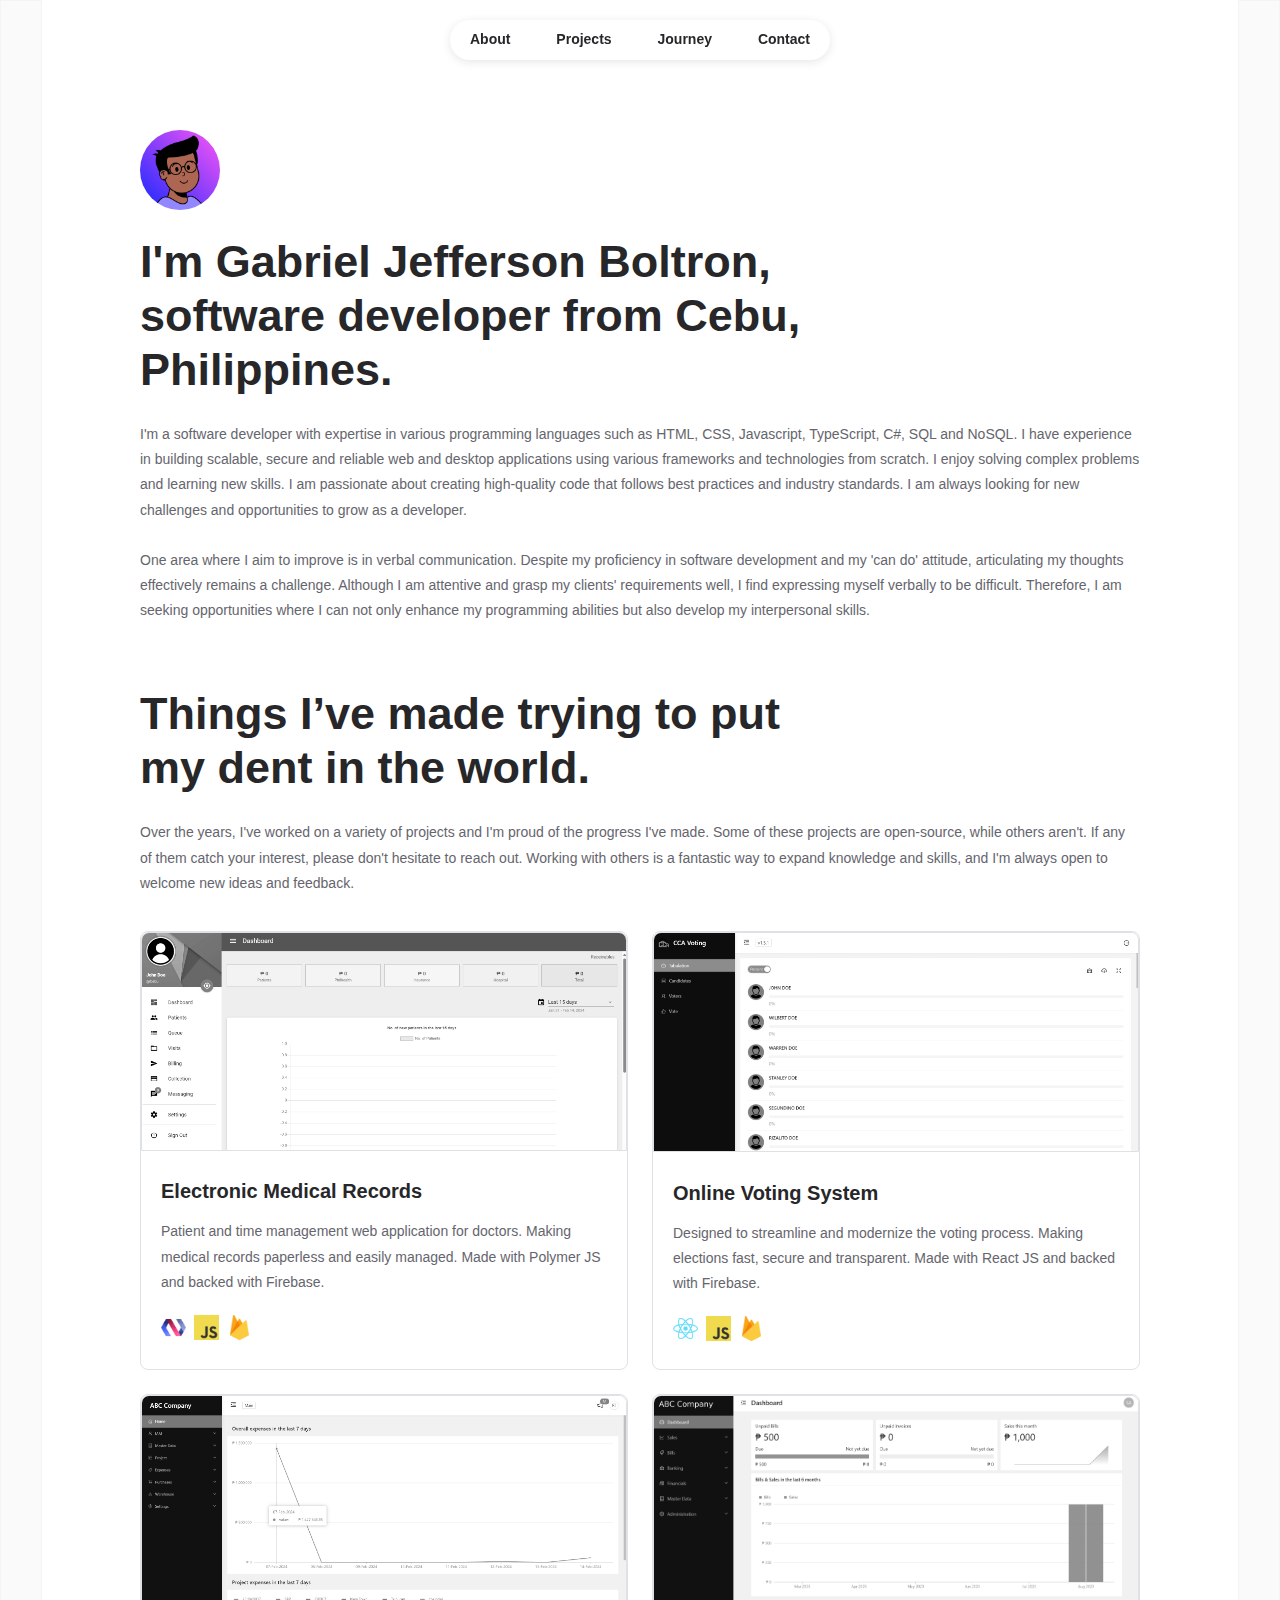
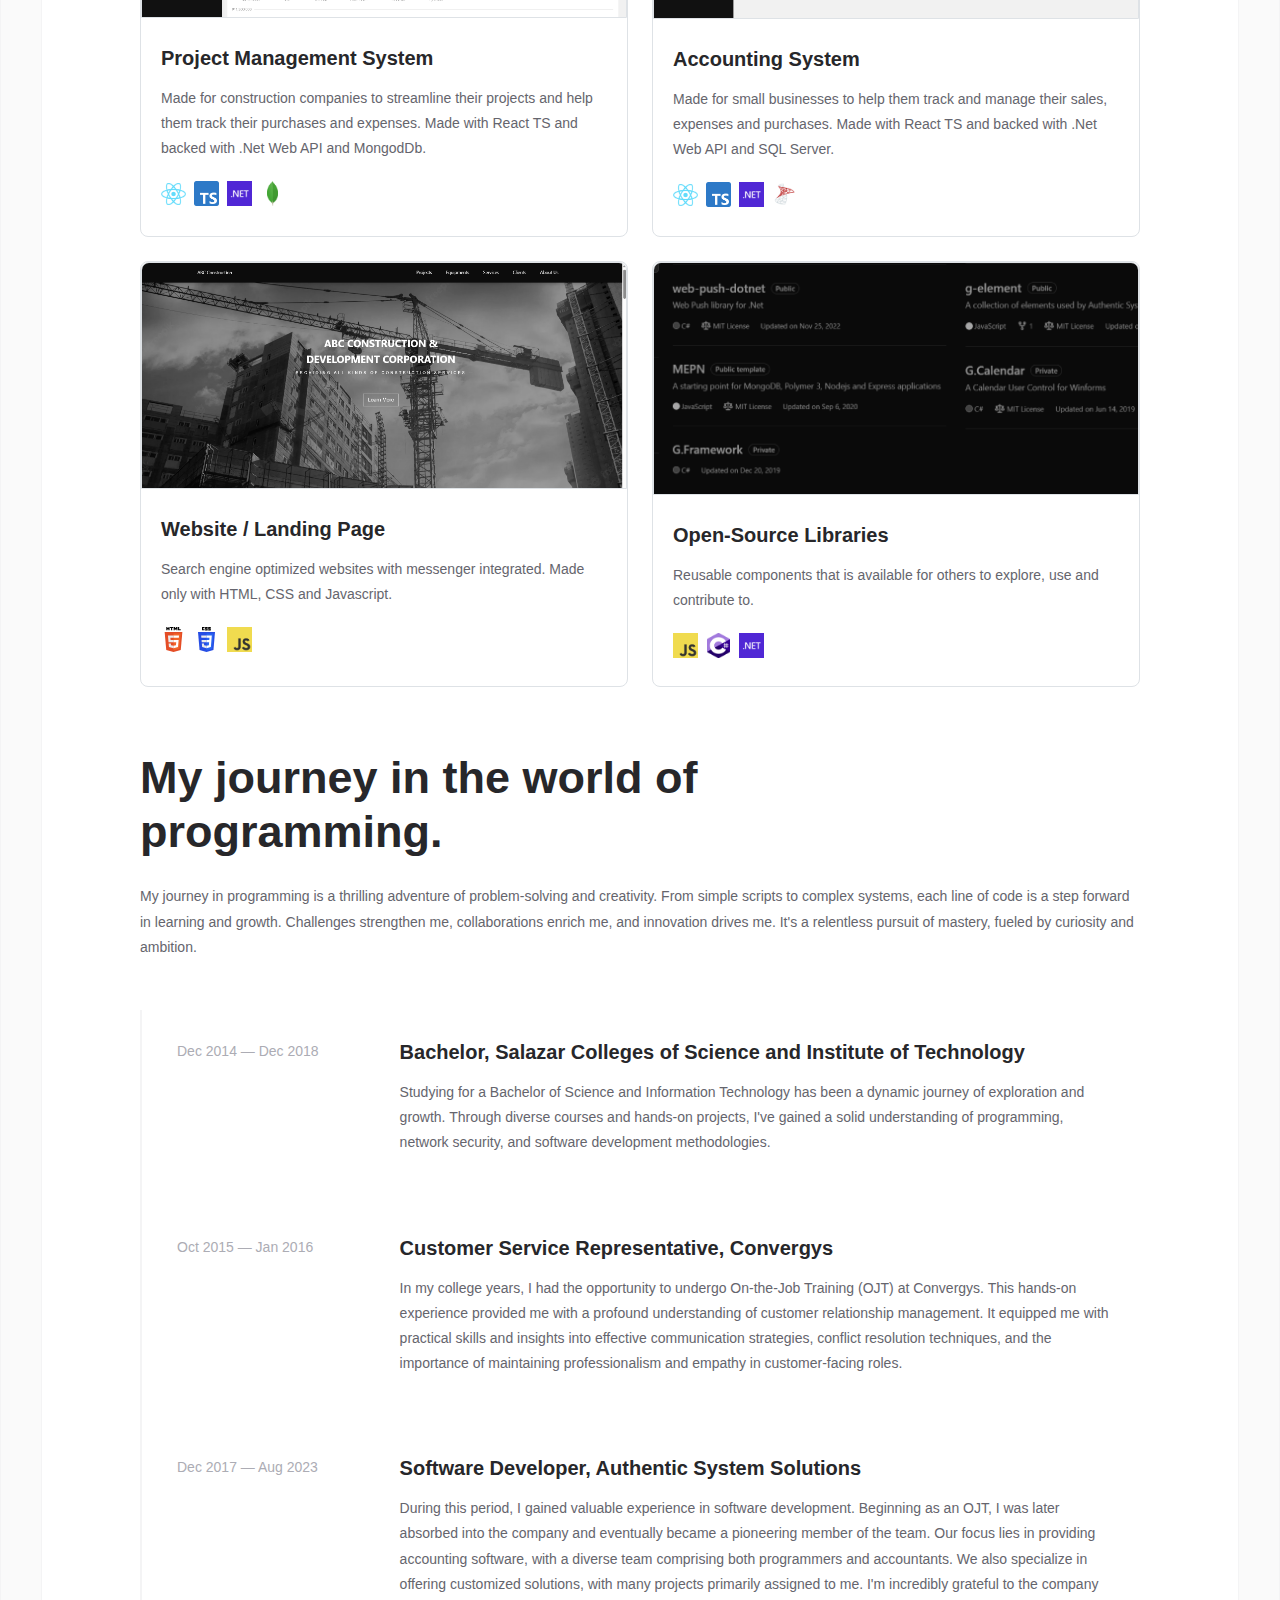
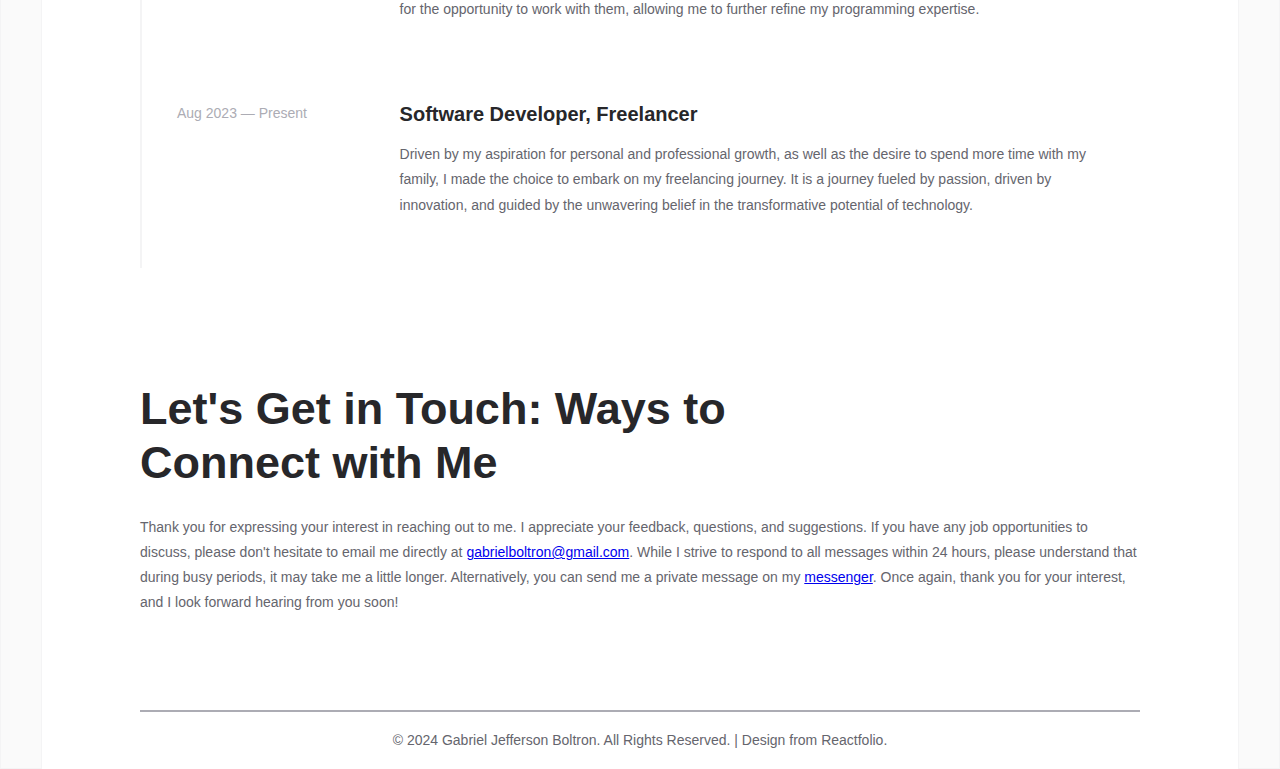
==== commit f4e580e5: "~revision 3" ====
--- a/index.html
+++ b/index.html
@@ -1 +1 @@
-<!DOCTYPE html><html lang="en"><head><meta charset="utf-8"><title>Gabriel Boltron</title><meta name="viewport" content="width=device-width,initial-scale=1"><meta name="description" content="Experienced software developer in building scalable, secure and reliable web and desktop applications using various frameworks and technologies."><meta name="keywords" content="gabriel,boltron,software,developer"><meta property="og:site_name" content="Gabriel Boltron"><meta property="og:title" content="Experienced software developer in building scalable, secure and reliable web and desktop applications using various frameworks and technologies."><meta property="og:url" content="https://wtgconstruction.com.ph"><meta property="og:type" content="website"><link rel="icon" href="favicon.ico"><link href="index.css" rel="stylesheet"></head><body><div class="page-content"><nav class="navbar" id="navbar"><div class="nav-item" id="navabout">About</div><div class="nav-item">Projects</div><div class="nav-item">Journey</div><div class="nav-item">Contact</div></nav><div class="content-wrapper"><div class="logo-container"><div class="logo-placeholder" id="logo-placeholder"></div><div class="logo" id="logo"><img src="images/avatar.png" alt="GJB Logo"></div></div><div id="about" class="page"><div class="title">I'm Gabriel Boltron, software developer from Cebu, Philippines.</div><div class="subtitle">I'm a software developer with expertise in various programming languages such as HTML, CSS, Javascript, TypeScript, C#, SQL and NoSQL. I have experience in building scalable, secure and reliable web and desktop applications using various frameworks and technologies from scratch. I enjoy solving complex problems and learning new skills. I am passionate about creating high-quality code that follows best practices and industry standards. I am always looking for new challenges and opportunities to grow as a developer.</div><div class="subtitle">One area where I aim to improve is in verbal communication. Despite my proficiency in software development and my 'can do' attitude, articulating my thoughts effectively remains a challenge. Although I am attentive and grasp my clients' requirements well, I find expressing myself verbally to be difficult. Therefore, I am seeking opportunities where I can not only enhance my programming abilities but also develop my interpersonal skills.</div></div><div id="projects" class="pageN"><div class="title">Things I’ve made trying to put my dent in the world.</div><div class="subtitle">Over the years, I've worked on a variety of projects and I'm proud of the progress I've made. Some of these projects are open-source, while others aren't. If any of them catch your interest, please don't hesitate to reach out. Working with others is a fantastic way to expand knowledge and skills, and I'm always open to welcome new ideas and feedback.</div><div class="grid-container"><div class="grid-item"><div class="grid-item-cover"><img src="images/emr.png" alt="EMR"></div><div class="grid-item-title">Electronic Medical Records</div><div class="grid-item-description">Patient and time management web application for doctors. Making medical records paperless and easily managed. Made with Polymer JS and backed with Firebase.</div><div class="icons"><div class="icon"><img src="images/polymer.png" alt="Polymer"></div><div class="icon"><img src="images/js.png" alt="Javascript"></div><div class="icon"><img src="images/firebase.png" alt="Firebase"></div></div></div><div class="grid-item"><div class="grid-item-cover"><img src="images/voting.png" alt="E-Voting"></div><div class="grid-item-title">Online Voting System</div><div class="grid-item-description">Designed to streamline and modernize the voting process. Making elections fast, secure and transparent. Made with React JS and backed with Firebase.</div><div class="icons"><div class="icon"><img src="images/react.png" alt="React"></div><div class="icon"><img src="images/js.png" alt="Javascript"></div><div class="icon"><img src="images/firebase.png" alt="Firebase"></div></div></div><div class="grid-item"><div class="grid-item-cover"><img src="images/project.png" alt="Project Management"></div><div class="grid-item-title">Project Management System</div><div class="grid-item-description">Made for construction companies to streamline their projects and help them track their purchases and expenses. Made with React TS and backed with .Net Web API and MongodDb.</div><div class="icons"><div class="icon"><img src="images/react.png" alt="React"></div><div class="icon"><img src="images/ts.png" alt="Typescript"></div><div class="icon"><img src="images/net.png" alt=".Net"></div><div class="icon"><img src="images/mongodb.png" alt="MongoDb"></div></div></div><div class="grid-item"><div class="grid-item-cover"><img src="images/acct.png" alt="Accounting"></div><div class="grid-item-title">Accounting System</div><div class="grid-item-description">Made for small businesses to help them track and manage their sales, expenses and purchases. Made with React TS and backed with .Net Web API and SQL Server.</div><div class="icons"><div class="icon"><img src="images/react.png" alt="React"></div><div class="icon"><img src="images/ts.png" alt="Typescript"></div><div class="icon"><img src="images/net.png" alt=".Net"></div><div class="icon"><img src="images/sql_server.png" alt="SQLServer"></div></div></div><div class="grid-item"><div class="grid-item-cover"><img src="images/web.png" alt="Websites"></div><div class="grid-item-title">Website / Landing Page</div><div class="grid-item-description">Search engine optimized websites with messenger integrated. Made only with HTML, CSS and Javascript.</div><div class="icons"><div class="icon"><img src="images/html.svg" alt="HTML"></div><div class="icon"><img src="images/css.svg" alt="CSS"></div><div class="icon"><img src="images/js.png" alt="Javascript"></div></div></div><div class="grid-item"><div class="grid-item-cover"><img src="images/libraries.png" alt="Libraries"></div><div class="grid-item-title">Open-Source Libraries</div><div class="grid-item-description">Reusable components that is available for others to explore, use and contribute to.</div><div class="icons"><div class="icon"><img src="images/js.png" alt="Javascript"></div><div class="icon"><img src="images/csharp.png" alt="C#"></div><div class="icon"><img src="images/net.png" alt=".Net"></div></div></div></div></div><div id="journey" class="pageN"><div class="title">My journey in the world of programming.</div><div class="subtitle">My journey in programming is a thrilling adventure of problem-solving and creativity. From simple scripts to complex systems, each line of code is a step forward in learning and growth. Challenges strengthen me, collaborations enrich me, and innovation drives me. It's a relentless pursuit of mastery, fueled by curiosity and ambition.</div><div class="history-wrapper"><div class="history"><div class="history-date">Dec 2014 — Dec 2018</div><div class="history-description"><div class="grid-item-title">Bachelor, Salazar Colleges of Science and Institute of Technology</div><div class="grid-item-description">Studying for a Bachelor of Science and Information Technology has been a dynamic journey of exploration and growth. Through diverse courses and hands-on projects, I've gained a solid understanding of programming, network security, and software development methodologies.</div></div></div><div class="history"><div class="history-date">Oct 2015 — Jan 2016</div><div class="history-description"><div class="grid-item-title">Customer Service Representative, Convergys</div><div class="grid-item-description">In my college years, I had the opportunity to undergo On-the-Job Training (OJT) at Convergys. This hands-on experience provided me with a profound understanding of customer relationship management. It equipped me with practical skills and insights into effective communication strategies, conflict resolution techniques, and the importance of maintaining professionalism and empathy in customer-facing roles.</div></div></div><div class="history"><div class="history-date">Dec 2017 — Aug 2023</div><div class="history-description"><div class="grid-item-title">Software Developer, Authentic System Solutions</div><div class="grid-item-description">During this period, I gained valuable experience in software development. Beginning as an OJT, I was later absorbed into the company and eventually became a pioneering member of the team. Our focus lies in providing accounting software, with a diverse team comprising both programmers and accountants. We also specialize in offering customized solutions, with many projects primarily assigned to me. I'm incredibly grateful to the company for the opportunity to work with them, allowing me to further refine my programming expertise.</div></div></div><div class="history"><div class="history-date">Aug 2023 — Present</div><div class="history-description"><div class="grid-item-title">Software Developer, Freelancer</div><div class="grid-item-description">Driven by my aspiration for personal and professional growth, as well as the desire to spend more time with my family, I made the choice to embark on my freelancing journey. It is a journey fueled by passion, driven by innovation, and guided by the unwavering belief in the transformative potential of technology.</div></div></div></div></div><div id="contact" class="pageN"><div class="title">Let's Get in Touch: Ways to Connect with Me</div><div class="subtitle">Thank you for your interest in getting in touch with me. I welcome your feedback, questions, and suggestions. If you have a specific question or comment, please feel free to email me directly at <a href="mailto:gabrielboltron@gmail.com">gabrielboltron@gmail.com</a>. I make an effort to respond to all messages within 24 hours, although it may take me longer during busy periods. Alternatively, you can send me a private message on my <a href="https://m.me/gabriel.boltron" target="_blank" rel="noreferrer">messenger</a>. Thanks again for your interest, and I look forward to hearing from you!</div><div class="socials"></div></div><div class="page-footer">© 2024 Gabriel Boltron. All Rights Reserved. | Design from Reactfolio.</div></div></div><script src="index.js" type="text/javascript"></script></body></html>+<!DOCTYPE html><html lang="en"><head><meta charset="utf-8"><title>Gabriel Jefferson Boltron</title><meta name="viewport" content="width=device-width,initial-scale=1"><meta name="description" content="Experienced software developer in building scalable, secure and reliable web and desktop applications using various frameworks and technologies."><meta name="keywords" content="gabriel,boltron,software,developer"><meta property="og:site_name" content="Gabriel Jefferson Boltron"><meta property="og:title" content="Experienced software developer in building scalable, secure and reliable web and desktop applications using various frameworks and technologies."><meta property="og:url" content="https://wtgconstruction.com.ph"><meta property="og:type" content="website"><link rel="icon" href="favicon.ico"><link href="index.css" rel="stylesheet"></head><body><div class="page-content"><nav class="navbar" id="navbar"><div class="nav-item" id="navabout">About</div><div class="nav-item">Projects</div><div class="nav-item">Journey</div><div class="nav-item">Contact</div></nav><div class="content-wrapper"><div class="logo-container"><div class="logo-placeholder" id="logo-placeholder"></div><div class="logo" id="logo"><img src="images/avatar.png" alt="GJB Logo"></div></div><div id="about" class="page"><div class="title">I'm Gabriel Jefferson Boltron, software developer from Cebu, Philippines.</div><div class="subtitle">I'm a software developer with expertise in various programming languages such as HTML, CSS, Javascript, TypeScript, C#, SQL and NoSQL. I have experience in building scalable, secure and reliable web and desktop applications using various frameworks and technologies from scratch. I enjoy solving complex problems and learning new skills. I am passionate about creating high-quality code that follows best practices and industry standards. I am always looking for new challenges and opportunities to grow as a developer.</div><div class="subtitle">One area where I aim to improve is in verbal communication. Despite my proficiency in software development and my 'can do' attitude, articulating my thoughts effectively remains a challenge. Although I am attentive and grasp my clients' requirements well, I find expressing myself verbally to be difficult. Therefore, I am seeking opportunities where I can not only enhance my programming abilities but also develop my interpersonal skills.</div></div><div id="projects" class="pageN"><div class="title">Things I’ve made trying to put my dent in the world.</div><div class="subtitle">Over the years, I've worked on a variety of projects and I'm proud of the progress I've made. Some of these projects are open-source, while others aren't. If any of them catch your interest, please don't hesitate to reach out. Working with others is a fantastic way to expand knowledge and skills, and I'm always open to welcome new ideas and feedback.</div><div class="grid-container"><div class="grid-item"><div class="grid-item-cover"><img src="images/emr.png" alt="EMR"></div><div class="grid-item-title">Electronic Medical Records</div><div class="grid-item-description">Patient and time management web application for doctors. Making medical records paperless and easily managed. Made with Polymer JS and backed with Firebase.</div><div class="icons"><div class="icon"><img src="images/polymer.png" alt="Polymer"></div><div class="icon"><img src="images/js.png" alt="Javascript"></div><div class="icon"><img src="images/firebase.png" alt="Firebase"></div></div></div><div class="grid-item"><div class="grid-item-cover"><img src="images/voting.png" alt="E-Voting"></div><div class="grid-item-title">Online Voting System</div><div class="grid-item-description">Designed to streamline and modernize the voting process. Making elections fast, secure and transparent. Made with React JS and backed with Firebase.</div><div class="icons"><div class="icon"><img src="images/react.png" alt="React"></div><div class="icon"><img src="images/js.png" alt="Javascript"></div><div class="icon"><img src="images/firebase.png" alt="Firebase"></div></div></div><div class="grid-item"><div class="grid-item-cover"><img src="images/project.png" alt="Project Management"></div><div class="grid-item-title">Project Management System</div><div class="grid-item-description">Made for construction companies to streamline their projects and help them track their purchases and expenses. Made with React TS and backed with .Net Web API and MongodDb.</div><div class="icons"><div class="icon"><img src="images/react.png" alt="React"></div><div class="icon"><img src="images/ts.png" alt="Typescript"></div><div class="icon"><img src="images/net.png" alt=".Net"></div><div class="icon"><img src="images/mongodb.png" alt="MongoDb"></div></div></div><div class="grid-item"><div class="grid-item-cover"><img src="images/acct.png" alt="Accounting"></div><div class="grid-item-title">Accounting System</div><div class="grid-item-description">Made for small businesses to help them track and manage their sales, expenses and purchases. Made with React TS and backed with .Net Web API and SQL Server.</div><div class="icons"><div class="icon"><img src="images/react.png" alt="React"></div><div class="icon"><img src="images/ts.png" alt="Typescript"></div><div class="icon"><img src="images/net.png" alt=".Net"></div><div class="icon"><img src="images/sql_server.png" alt="SQLServer"></div></div></div><div class="grid-item"><div class="grid-item-cover"><img src="images/web.png" alt="Websites"></div><div class="grid-item-title">Website / Landing Page</div><div class="grid-item-description">Search engine optimized websites with messenger integrated. Made only with HTML, CSS and Javascript.</div><div class="icons"><div class="icon"><img src="images/html.svg" alt="HTML"></div><div class="icon"><img src="images/css.svg" alt="CSS"></div><div class="icon"><img src="images/js.png" alt="Javascript"></div></div></div><div class="grid-item"><div class="grid-item-cover"><img src="images/libraries.png" alt="Libraries"></div><div class="grid-item-title">Open-Source Libraries</div><div class="grid-item-description">Reusable components that is available for others to explore, use and contribute to.</div><div class="icons"><div class="icon"><img src="images/js.png" alt="Javascript"></div><div class="icon"><img src="images/csharp.png" alt="C#"></div><div class="icon"><img src="images/net.png" alt=".Net"></div></div></div></div></div><div id="journey" class="pageN"><div class="title">My journey in the world of programming.</div><div class="subtitle">My journey in programming is a thrilling adventure of problem-solving and creativity. From simple scripts to complex systems, each line of code is a step forward in learning and growth. Challenges strengthen me, collaborations enrich me, and innovation drives me. It's a relentless pursuit of mastery, fueled by curiosity and ambition.</div><div class="history-wrapper"><div class="history"><div class="history-date">Dec 2014 — Dec 2018</div><div class="history-description"><div class="grid-item-title">Bachelor, Salazar Colleges of Science and Institute of Technology</div><div class="grid-item-description">Studying for a Bachelor of Science and Information Technology has been a dynamic journey of exploration and growth. Through diverse courses and hands-on projects, I've gained a solid understanding of programming, network security, and software development methodologies.</div></div></div><div class="history"><div class="history-date">Oct 2015 — Jan 2016</div><div class="history-description"><div class="grid-item-title">Customer Service Representative, Convergys</div><div class="grid-item-description">In my college years, I had the opportunity to undergo On-the-Job Training (OJT) at Convergys. This hands-on experience provided me with a profound understanding of customer relationship management. It equipped me with practical skills and insights into effective communication strategies, conflict resolution techniques, and the importance of maintaining professionalism and empathy in customer-facing roles.</div></div></div><div class="history"><div class="history-date">Dec 2017 — Aug 2023</div><div class="history-description"><div class="grid-item-title">Software Developer, Authentic System Solutions</div><div class="grid-item-description">During this period, I gained valuable experience in software development. Beginning as an OJT, I was later absorbed into the company and eventually became a pioneering member of the team. Our focus lies in providing accounting software, with a diverse team comprising both programmers and accountants. We also specialize in offering customized solutions, with many projects primarily assigned to me. I'm incredibly grateful to the company for the opportunity to work with them, allowing me to further refine my programming expertise.</div></div></div><div class="history"><div class="history-date">Aug 2023 — Present</div><div class="history-description"><div class="grid-item-title">Software Developer, Freelancer</div><div class="grid-item-description">Driven by my aspiration for personal and professional growth, as well as the desire to spend more time with my family, I made the choice to embark on my freelancing journey. It is a journey fueled by passion, driven by innovation, and guided by the unwavering belief in the transformative potential of technology.</div></div></div></div></div><div id="contact" class="pageN"><div class="title">Let's Get in Touch: Ways to Connect with Me</div><div class="subtitle">Thank you for expressing your interest in reaching out to me. I appreciate your feedback, questions, and suggestions. If you have any job opportunities to discuss, please don't hesitate to email me directly at <a href="mailto:gabrielboltron@gmail.com">gabrielboltron@gmail.com</a>. While I strive to respond to all messages within 24 hours, please understand that during busy periods, it may take me a little longer. Alternatively, you can send me a private message on my <a href="https://m.me/gabriel.boltron" target="_blank" rel="noreferrer">messenger</a>. Once again, thank you for your interest, and I look forward hearing from you soon!</div><div class="socials"></div></div><div class="page-footer">© 2024 Gabriel Jefferson Boltron. All Rights Reserved. | Design from Reactfolio.</div></div></div><script src="index.js" type="text/javascript"></script></body></html>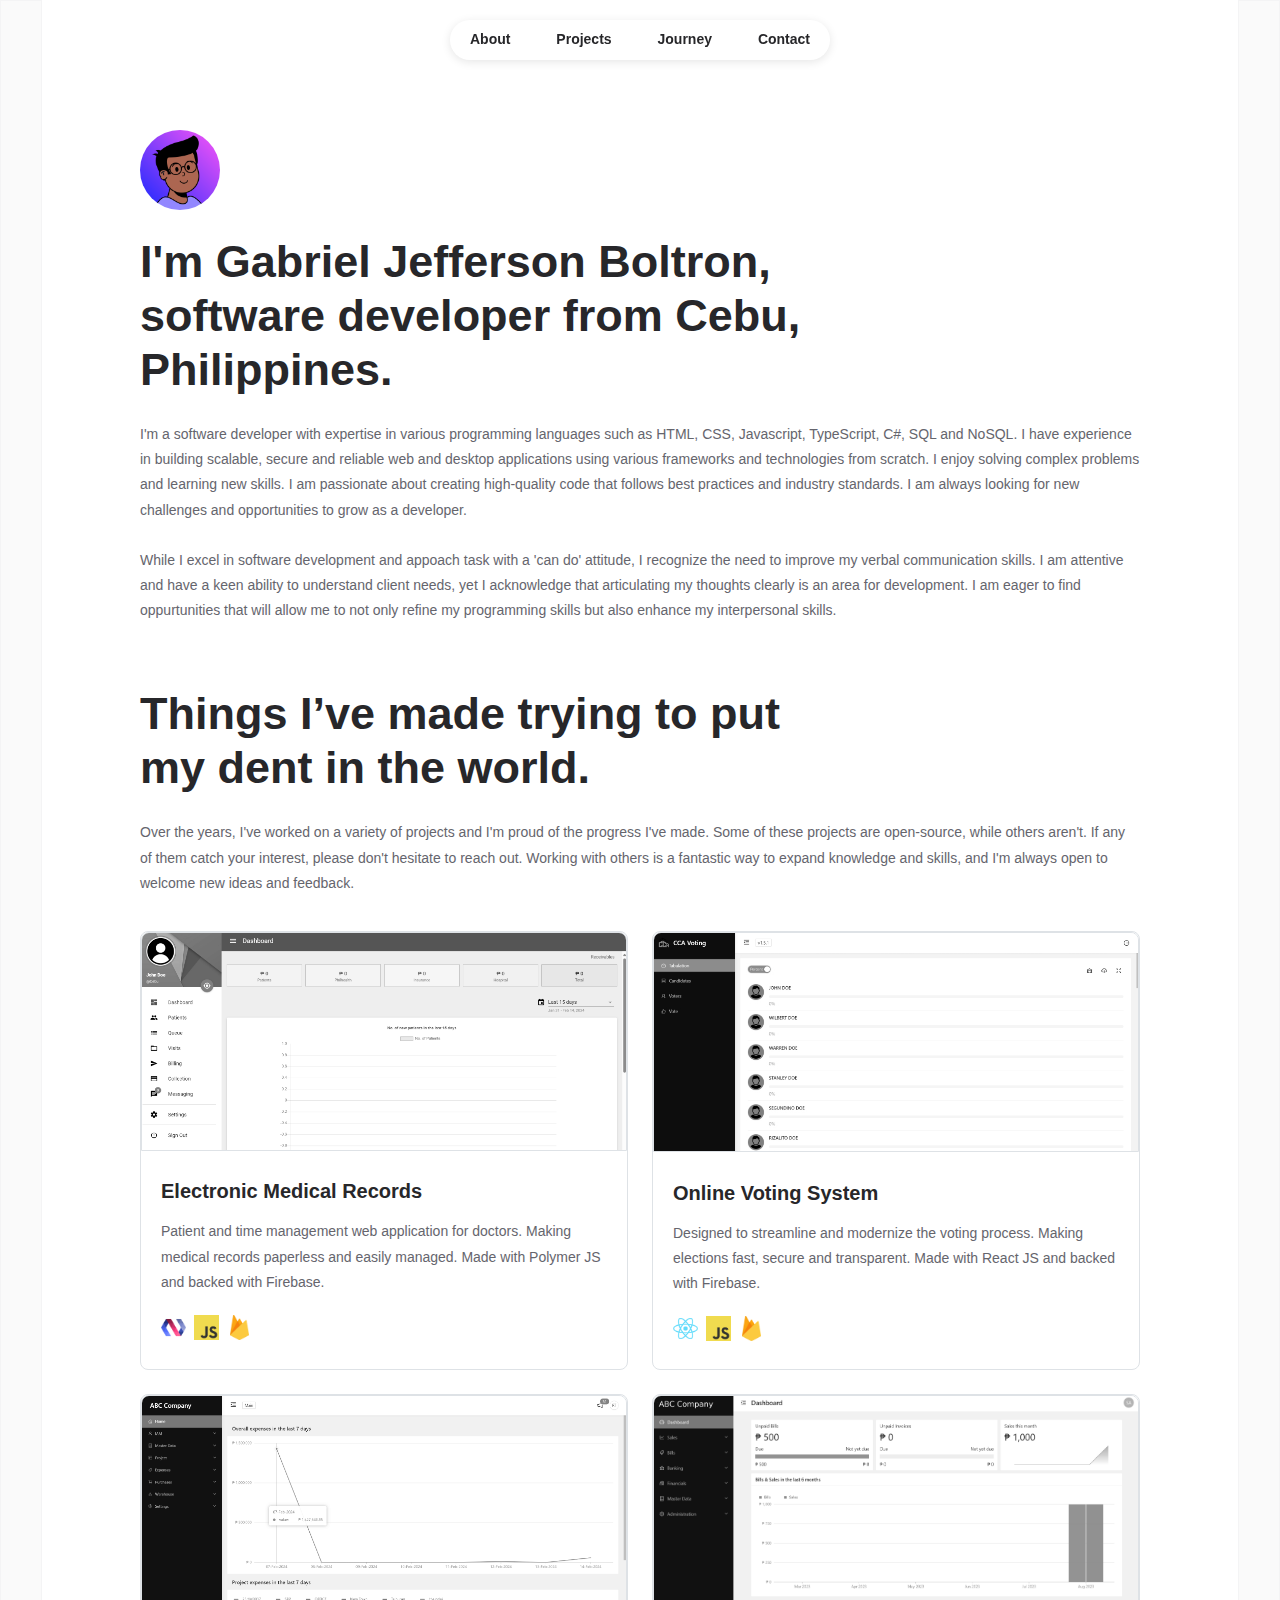
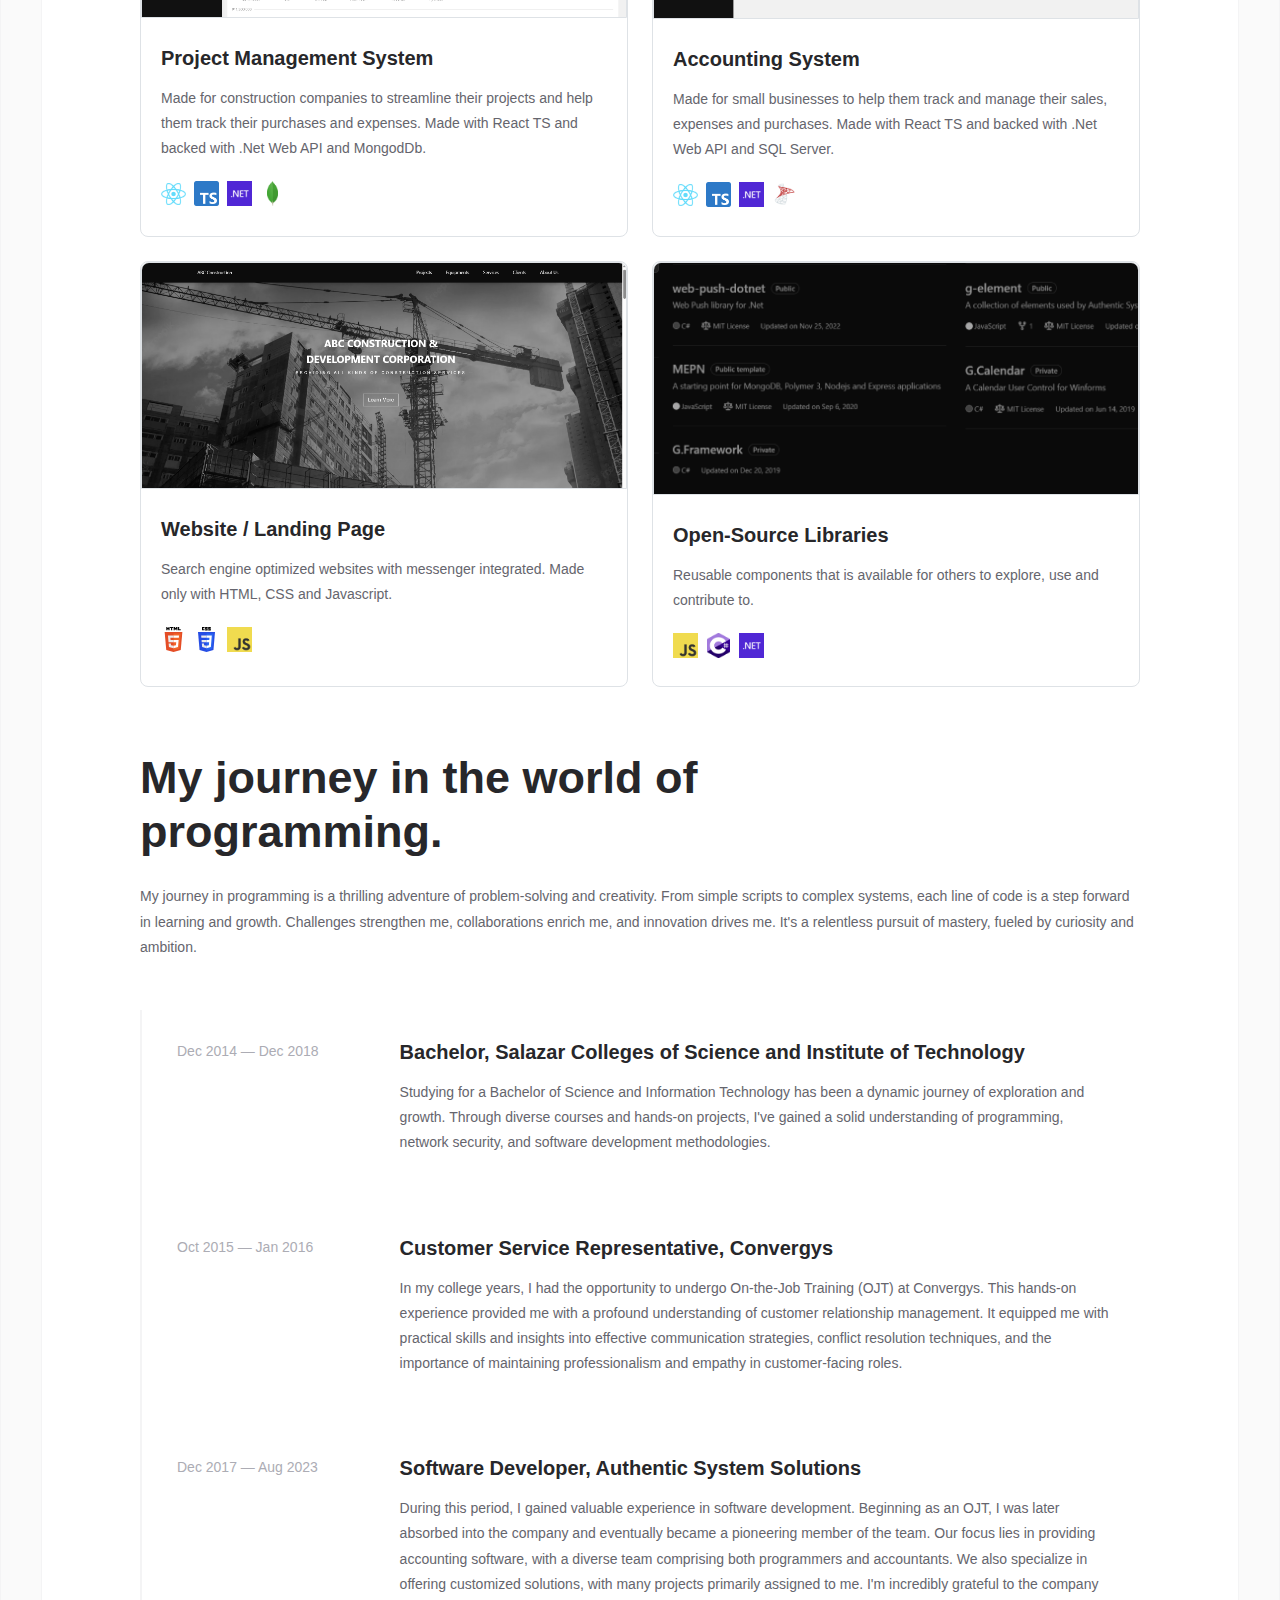
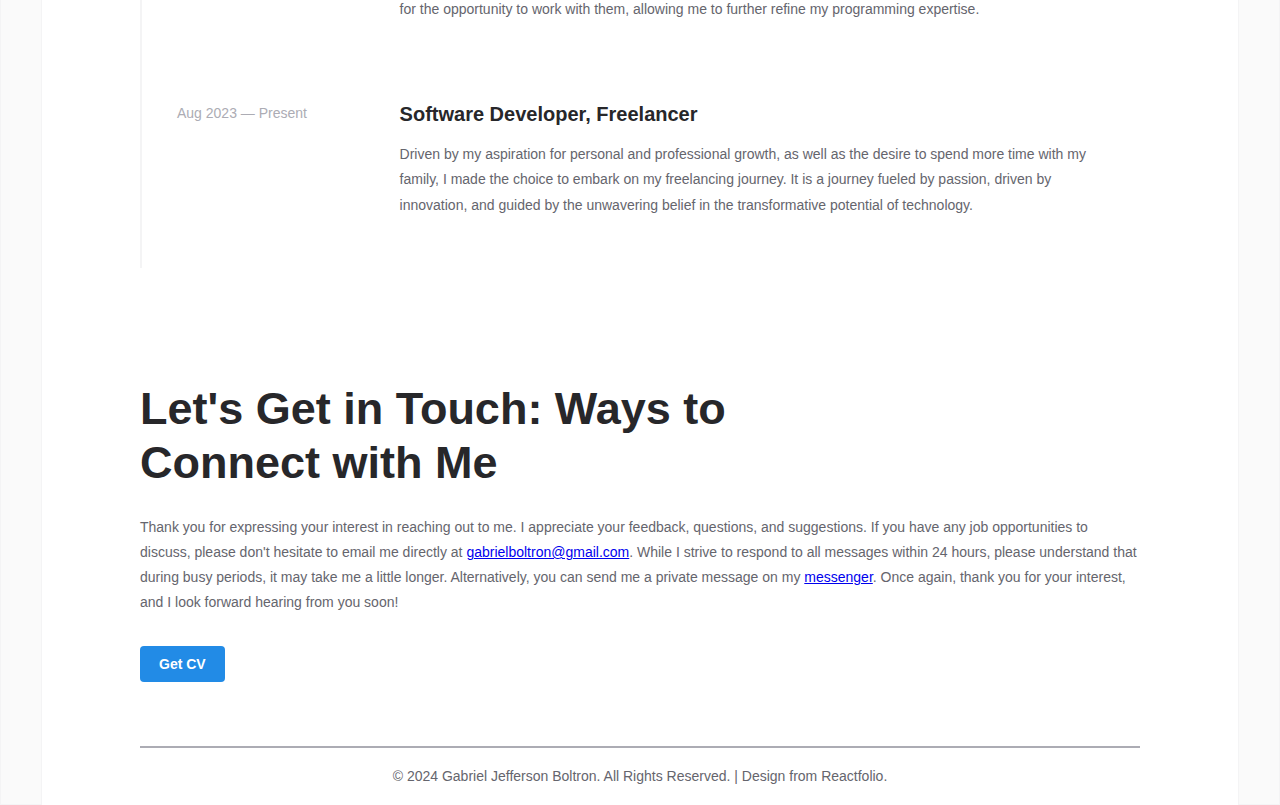
==== commit 54e0233e: "~revision 4" ====
--- a/index.html
+++ b/index.html
@@ -1 +1 @@
-<!DOCTYPE html><html lang="en"><head><meta charset="utf-8"><title>Gabriel Jefferson Boltron</title><meta name="viewport" content="width=device-width,initial-scale=1"><meta name="description" content="Experienced software developer in building scalable, secure and reliable web and desktop applications using various frameworks and technologies."><meta name="keywords" content="gabriel,boltron,software,developer"><meta property="og:site_name" content="Gabriel Jefferson Boltron"><meta property="og:title" content="Experienced software developer in building scalable, secure and reliable web and desktop applications using various frameworks and technologies."><meta property="og:url" content="https://wtgconstruction.com.ph"><meta property="og:type" content="website"><link rel="icon" href="favicon.ico"><link href="index.css" rel="stylesheet"></head><body><div class="page-content"><nav class="navbar" id="navbar"><div class="nav-item" id="navabout">About</div><div class="nav-item">Projects</div><div class="nav-item">Journey</div><div class="nav-item">Contact</div></nav><div class="content-wrapper"><div class="logo-container"><div class="logo-placeholder" id="logo-placeholder"></div><div class="logo" id="logo"><img src="images/avatar.png" alt="GJB Logo"></div></div><div id="about" class="page"><div class="title">I'm Gabriel Jefferson Boltron, software developer from Cebu, Philippines.</div><div class="subtitle">I'm a software developer with expertise in various programming languages such as HTML, CSS, Javascript, TypeScript, C#, SQL and NoSQL. I have experience in building scalable, secure and reliable web and desktop applications using various frameworks and technologies from scratch. I enjoy solving complex problems and learning new skills. I am passionate about creating high-quality code that follows best practices and industry standards. I am always looking for new challenges and opportunities to grow as a developer.</div><div class="subtitle">One area where I aim to improve is in verbal communication. Despite my proficiency in software development and my 'can do' attitude, articulating my thoughts effectively remains a challenge. Although I am attentive and grasp my clients' requirements well, I find expressing myself verbally to be difficult. Therefore, I am seeking opportunities where I can not only enhance my programming abilities but also develop my interpersonal skills.</div></div><div id="projects" class="pageN"><div class="title">Things I’ve made trying to put my dent in the world.</div><div class="subtitle">Over the years, I've worked on a variety of projects and I'm proud of the progress I've made. Some of these projects are open-source, while others aren't. If any of them catch your interest, please don't hesitate to reach out. Working with others is a fantastic way to expand knowledge and skills, and I'm always open to welcome new ideas and feedback.</div><div class="grid-container"><div class="grid-item"><div class="grid-item-cover"><img src="images/emr.png" alt="EMR"></div><div class="grid-item-title">Electronic Medical Records</div><div class="grid-item-description">Patient and time management web application for doctors. Making medical records paperless and easily managed. Made with Polymer JS and backed with Firebase.</div><div class="icons"><div class="icon"><img src="images/polymer.png" alt="Polymer"></div><div class="icon"><img src="images/js.png" alt="Javascript"></div><div class="icon"><img src="images/firebase.png" alt="Firebase"></div></div></div><div class="grid-item"><div class="grid-item-cover"><img src="images/voting.png" alt="E-Voting"></div><div class="grid-item-title">Online Voting System</div><div class="grid-item-description">Designed to streamline and modernize the voting process. Making elections fast, secure and transparent. Made with React JS and backed with Firebase.</div><div class="icons"><div class="icon"><img src="images/react.png" alt="React"></div><div class="icon"><img src="images/js.png" alt="Javascript"></div><div class="icon"><img src="images/firebase.png" alt="Firebase"></div></div></div><div class="grid-item"><div class="grid-item-cover"><img src="images/project.png" alt="Project Management"></div><div class="grid-item-title">Project Management System</div><div class="grid-item-description">Made for construction companies to streamline their projects and help them track their purchases and expenses. Made with React TS and backed with .Net Web API and MongodDb.</div><div class="icons"><div class="icon"><img src="images/react.png" alt="React"></div><div class="icon"><img src="images/ts.png" alt="Typescript"></div><div class="icon"><img src="images/net.png" alt=".Net"></div><div class="icon"><img src="images/mongodb.png" alt="MongoDb"></div></div></div><div class="grid-item"><div class="grid-item-cover"><img src="images/acct.png" alt="Accounting"></div><div class="grid-item-title">Accounting System</div><div class="grid-item-description">Made for small businesses to help them track and manage their sales, expenses and purchases. Made with React TS and backed with .Net Web API and SQL Server.</div><div class="icons"><div class="icon"><img src="images/react.png" alt="React"></div><div class="icon"><img src="images/ts.png" alt="Typescript"></div><div class="icon"><img src="images/net.png" alt=".Net"></div><div class="icon"><img src="images/sql_server.png" alt="SQLServer"></div></div></div><div class="grid-item"><div class="grid-item-cover"><img src="images/web.png" alt="Websites"></div><div class="grid-item-title">Website / Landing Page</div><div class="grid-item-description">Search engine optimized websites with messenger integrated. Made only with HTML, CSS and Javascript.</div><div class="icons"><div class="icon"><img src="images/html.svg" alt="HTML"></div><div class="icon"><img src="images/css.svg" alt="CSS"></div><div class="icon"><img src="images/js.png" alt="Javascript"></div></div></div><div class="grid-item"><div class="grid-item-cover"><img src="images/libraries.png" alt="Libraries"></div><div class="grid-item-title">Open-Source Libraries</div><div class="grid-item-description">Reusable components that is available for others to explore, use and contribute to.</div><div class="icons"><div class="icon"><img src="images/js.png" alt="Javascript"></div><div class="icon"><img src="images/csharp.png" alt="C#"></div><div class="icon"><img src="images/net.png" alt=".Net"></div></div></div></div></div><div id="journey" class="pageN"><div class="title">My journey in the world of programming.</div><div class="subtitle">My journey in programming is a thrilling adventure of problem-solving and creativity. From simple scripts to complex systems, each line of code is a step forward in learning and growth. Challenges strengthen me, collaborations enrich me, and innovation drives me. It's a relentless pursuit of mastery, fueled by curiosity and ambition.</div><div class="history-wrapper"><div class="history"><div class="history-date">Dec 2014 — Dec 2018</div><div class="history-description"><div class="grid-item-title">Bachelor, Salazar Colleges of Science and Institute of Technology</div><div class="grid-item-description">Studying for a Bachelor of Science and Information Technology has been a dynamic journey of exploration and growth. Through diverse courses and hands-on projects, I've gained a solid understanding of programming, network security, and software development methodologies.</div></div></div><div class="history"><div class="history-date">Oct 2015 — Jan 2016</div><div class="history-description"><div class="grid-item-title">Customer Service Representative, Convergys</div><div class="grid-item-description">In my college years, I had the opportunity to undergo On-the-Job Training (OJT) at Convergys. This hands-on experience provided me with a profound understanding of customer relationship management. It equipped me with practical skills and insights into effective communication strategies, conflict resolution techniques, and the importance of maintaining professionalism and empathy in customer-facing roles.</div></div></div><div class="history"><div class="history-date">Dec 2017 — Aug 2023</div><div class="history-description"><div class="grid-item-title">Software Developer, Authentic System Solutions</div><div class="grid-item-description">During this period, I gained valuable experience in software development. Beginning as an OJT, I was later absorbed into the company and eventually became a pioneering member of the team. Our focus lies in providing accounting software, with a diverse team comprising both programmers and accountants. We also specialize in offering customized solutions, with many projects primarily assigned to me. I'm incredibly grateful to the company for the opportunity to work with them, allowing me to further refine my programming expertise.</div></div></div><div class="history"><div class="history-date">Aug 2023 — Present</div><div class="history-description"><div class="grid-item-title">Software Developer, Freelancer</div><div class="grid-item-description">Driven by my aspiration for personal and professional growth, as well as the desire to spend more time with my family, I made the choice to embark on my freelancing journey. It is a journey fueled by passion, driven by innovation, and guided by the unwavering belief in the transformative potential of technology.</div></div></div></div></div><div id="contact" class="pageN"><div class="title">Let's Get in Touch: Ways to Connect with Me</div><div class="subtitle">Thank you for expressing your interest in reaching out to me. I appreciate your feedback, questions, and suggestions. If you have any job opportunities to discuss, please don't hesitate to email me directly at <a href="mailto:gabrielboltron@gmail.com">gabrielboltron@gmail.com</a>. While I strive to respond to all messages within 24 hours, please understand that during busy periods, it may take me a little longer. Alternatively, you can send me a private message on my <a href="https://m.me/gabriel.boltron" target="_blank" rel="noreferrer">messenger</a>. Once again, thank you for your interest, and I look forward hearing from you soon!</div><div class="socials"></div></div><div class="page-footer">© 2024 Gabriel Jefferson Boltron. All Rights Reserved. | Design from Reactfolio.</div></div></div><script src="index.js" type="text/javascript"></script></body></html>+<!DOCTYPE html><html lang="en"><head><meta charset="utf-8"><title>Gabriel Jefferson Boltron</title><meta name="viewport" content="width=device-width,initial-scale=1"><meta name="description" content="Experienced software developer in building scalable, secure and reliable web and desktop applications using various frameworks and technologies."><meta name="keywords" content="gabriel,boltron,software,developer"><meta property="og:site_name" content="Gabriel Jefferson Boltron"><meta property="og:title" content="Experienced software developer in building scalable, secure and reliable web and desktop applications using various frameworks and technologies."><meta property="og:url" content="https://wtgconstruction.com.ph"><meta property="og:type" content="website"><link rel="icon" href="favicon.ico"><link href="index.css" rel="stylesheet"></head><body><div class="page-content"><nav class="navbar" id="navbar"><div class="nav-item" id="navabout">About</div><div class="nav-item">Projects</div><div class="nav-item">Journey</div><div class="nav-item">Contact</div></nav><div class="content-wrapper"><div class="logo-container"><div class="logo-placeholder" id="logo-placeholder"></div><div class="logo" id="logo"><img src="images/avatar.png" alt="GJB Logo"></div></div><div id="about" class="page"><div class="title">I'm Gabriel Jefferson Boltron, software developer from Cebu, Philippines.</div><div class="subtitle">I'm a software developer with expertise in various programming languages such as HTML, CSS, Javascript, TypeScript, C#, SQL and NoSQL. I have experience in building scalable, secure and reliable web and desktop applications using various frameworks and technologies from scratch. I enjoy solving complex problems and learning new skills. I am passionate about creating high-quality code that follows best practices and industry standards. I am always looking for new challenges and opportunities to grow as a developer.</div><div class="subtitle">While I excel in software development and appoach task with a 'can do' attitude, I recognize the need to improve my verbal communication skills. I am attentive and have a keen ability to understand client needs, yet I acknowledge that articulating my thoughts clearly is an area for development. I am eager to find oppurtunities that will allow me to not only refine my programming skills but also enhance my interpersonal skills.</div></div><div id="projects" class="pageN"><div class="title">Things I’ve made trying to put my dent in the world.</div><div class="subtitle">Over the years, I've worked on a variety of projects and I'm proud of the progress I've made. Some of these projects are open-source, while others aren't. If any of them catch your interest, please don't hesitate to reach out. Working with others is a fantastic way to expand knowledge and skills, and I'm always open to welcome new ideas and feedback.</div><div class="grid-container"><div class="grid-item"><div class="grid-item-cover"><img src="images/emr.png" alt="EMR"></div><div class="grid-item-title">Electronic Medical Records</div><div class="grid-item-description">Patient and time management web application for doctors. Making medical records paperless and easily managed. Made with Polymer JS and backed with Firebase.</div><div class="icons"><div class="icon"><img src="images/polymer.png" alt="Polymer"></div><div class="icon"><img src="images/js.png" alt="Javascript"></div><div class="icon"><img src="images/firebase.png" alt="Firebase"></div></div></div><div class="grid-item"><div class="grid-item-cover"><img src="images/voting.png" alt="E-Voting"></div><div class="grid-item-title">Online Voting System</div><div class="grid-item-description">Designed to streamline and modernize the voting process. Making elections fast, secure and transparent. Made with React JS and backed with Firebase.</div><div class="icons"><div class="icon"><img src="images/react.png" alt="React"></div><div class="icon"><img src="images/js.png" alt="Javascript"></div><div class="icon"><img src="images/firebase.png" alt="Firebase"></div></div></div><div class="grid-item"><div class="grid-item-cover"><img src="images/project.png" alt="Project Management"></div><div class="grid-item-title">Project Management System</div><div class="grid-item-description">Made for construction companies to streamline their projects and help them track their purchases and expenses. Made with React TS and backed with .Net Web API and MongodDb.</div><div class="icons"><div class="icon"><img src="images/react.png" alt="React"></div><div class="icon"><img src="images/ts.png" alt="Typescript"></div><div class="icon"><img src="images/net.png" alt=".Net"></div><div class="icon"><img src="images/mongodb.png" alt="MongoDb"></div></div></div><div class="grid-item"><div class="grid-item-cover"><img src="images/acct.png" alt="Accounting"></div><div class="grid-item-title">Accounting System</div><div class="grid-item-description">Made for small businesses to help them track and manage their sales, expenses and purchases. Made with React TS and backed with .Net Web API and SQL Server.</div><div class="icons"><div class="icon"><img src="images/react.png" alt="React"></div><div class="icon"><img src="images/ts.png" alt="Typescript"></div><div class="icon"><img src="images/net.png" alt=".Net"></div><div class="icon"><img src="images/sql_server.png" alt="SQLServer"></div></div></div><div class="grid-item"><div class="grid-item-cover"><img src="images/web.png" alt="Websites"></div><div class="grid-item-title">Website / Landing Page</div><div class="grid-item-description">Search engine optimized websites with messenger integrated. Made only with HTML, CSS and Javascript.</div><div class="icons"><div class="icon"><img src="images/html.svg" alt="HTML"></div><div class="icon"><img src="images/css.svg" alt="CSS"></div><div class="icon"><img src="images/js.png" alt="Javascript"></div></div></div><div class="grid-item"><div class="grid-item-cover"><img src="images/libraries.png" alt="Libraries"></div><div class="grid-item-title">Open-Source Libraries</div><div class="grid-item-description">Reusable components that is available for others to explore, use and contribute to.</div><div class="icons"><div class="icon"><img src="images/js.png" alt="Javascript"></div><div class="icon"><img src="images/csharp.png" alt="C#"></div><div class="icon"><img src="images/net.png" alt=".Net"></div></div></div></div></div><div id="journey" class="pageN"><div class="title">My journey in the world of programming.</div><div class="subtitle">My journey in programming is a thrilling adventure of problem-solving and creativity. From simple scripts to complex systems, each line of code is a step forward in learning and growth. Challenges strengthen me, collaborations enrich me, and innovation drives me. It's a relentless pursuit of mastery, fueled by curiosity and ambition.</div><div class="history-wrapper"><div class="history"><div class="history-date">Dec 2014 — Dec 2018</div><div class="history-description"><div class="grid-item-title">Bachelor, Salazar Colleges of Science and Institute of Technology</div><div class="grid-item-description">Studying for a Bachelor of Science and Information Technology has been a dynamic journey of exploration and growth. Through diverse courses and hands-on projects, I've gained a solid understanding of programming, network security, and software development methodologies.</div></div></div><div class="history"><div class="history-date">Oct 2015 — Jan 2016</div><div class="history-description"><div class="grid-item-title">Customer Service Representative, Convergys</div><div class="grid-item-description">In my college years, I had the opportunity to undergo On-the-Job Training (OJT) at Convergys. This hands-on experience provided me with a profound understanding of customer relationship management. It equipped me with practical skills and insights into effective communication strategies, conflict resolution techniques, and the importance of maintaining professionalism and empathy in customer-facing roles.</div></div></div><div class="history"><div class="history-date">Dec 2017 — Aug 2023</div><div class="history-description"><div class="grid-item-title">Software Developer, Authentic System Solutions</div><div class="grid-item-description">During this period, I gained valuable experience in software development. Beginning as an OJT, I was later absorbed into the company and eventually became a pioneering member of the team. Our focus lies in providing accounting software, with a diverse team comprising both programmers and accountants. We also specialize in offering customized solutions, with many projects primarily assigned to me. I'm incredibly grateful to the company for the opportunity to work with them, allowing me to further refine my programming expertise.</div></div></div><div class="history"><div class="history-date">Aug 2023 — Present</div><div class="history-description"><div class="grid-item-title">Software Developer, Freelancer</div><div class="grid-item-description">Driven by my aspiration for personal and professional growth, as well as the desire to spend more time with my family, I made the choice to embark on my freelancing journey. It is a journey fueled by passion, driven by innovation, and guided by the unwavering belief in the transformative potential of technology.</div></div></div></div></div><div id="contact" class="pageN"><div class="title">Let's Get in Touch: Ways to Connect with Me</div><div class="subtitle">Thank you for expressing your interest in reaching out to me. I appreciate your feedback, questions, and suggestions. If you have any job opportunities to discuss, please don't hesitate to email me directly at <a href="mailto:gabrielboltron@gmail.com">gabrielboltron@gmail.com</a>. While I strive to respond to all messages within 24 hours, please understand that during busy periods, it may take me a little longer. Alternatively, you can send me a private message on my <a href="https://m.me/gabriel.boltron" target="_blank" rel="noreferrer">messenger</a>. Once again, thank you for your interest, and I look forward hearing from you soon!</div><div class="socials"></div><button id="download-cv">Get CV</button></div><div class="page-footer">© 2024 Gabriel Jefferson Boltron. All Rights Reserved. | Design from Reactfolio.</div></div></div><script src="index.js" type="text/javascript"></script></body></html>--- a/index.css
+++ b/index.css
@@ -1 +1 @@
-:root{--primary-color:#27272a;--secondary-color:#65656d;--tertiary-color:#acacb4;--link-color:#1677ff}*{-webkit-touch-callout:none;-webkit-user-select:none;-khtml-user-select:none;-moz-user-select:none;-ms-user-select:none;user-select:none;box-sizing:border-box}.selectable{-webkit-touch-callout:text;-webkit-user-select:text;-khtml-user-select:text;-moz-user-select:text;-ms-user-select:text;user-select:text}body,html{height:100%}body{margin:0;color:var(--primary-color);font-size:14px;font-family:-apple-system,BlinkMacSystemFont,segoe ui,Roboto,helvetica neue,Arial,noto sans,sans-serif,apple color emoji,segoe ui emoji,segoe ui symbol,noto color emoji;font-variant:tabular-nums;line-height:1.8;-webkit-font-feature-settings:'tnum';font-feature-settings:'tnum';overflow-x:hidden}img{-webkit-user-drag:none;pointer-events:none}.logo-container{display:flex;justify-content:left;align-items:center;padding-top:130px;position:relative}.logo{display:flex;z-index:999}.logo.fixed{position:fixed;top:16px;border:1px solid #fff;border-radius:50%;box-shadow:0 4px 10px rgba(0,0,0,.25)}.logo>img{border-radius:50%;display:block;margin:0;padding:0;width:80px}.logo.fixed>img{width:46px}.logo-placeholder{position:absolute;padding:16px}.navbar{display:flex;justify-content:space-between;align-items:center;position:fixed;top:20px;left:0;right:0;z-index:999;height:40px;background:#fff;box-shadow:0 2px 10px rgba(0,0,0,.1);border-radius:40px;padding-left:20px;padding-right:20px;max-width:380px;margin:0 auto}.nav-item{font-weight:700;color:var(--primary-color);cursor:pointer}.nav-item.active{color:var(--link-color)!important}.nav-item:hover{color:var(--link-color);transition:color .3s ease-in-out}.navbar.l50{left:50px}.navbar.l52{left:52px}.hidden{display:none}@media only screen and (max-width:525px){.navbar{max-width:80%}}.page-content{background-color:#fff;position:relative}.page-content:after,.page-content:before{content:"";position:absolute;top:0;bottom:0;width:calc((100% - 1200px)/ 2);background-color:#fafafa;border:1px solid #f4f4f5}.page-content:before{left:0;z-index:1}.page-content:after{right:0;z-index:1}.content-wrapper{max-width:1000px;margin:0 auto}.title{color:var(--primary-color);font-size:45px;font-weight:700;width:70%;line-height:1.2}.subtitle{padding-top:25px;color:var(--secondary-color)}.page{padding-top:25px}.pageN{padding-top:64px}.page-footer{position:block;padding:16px;text-align:center;border-top:2px solid var(--tertiary-color);margin-top:64px;color:var(--secondary-color)}@media only screen and (max-width:1270px){.page-content:after,.page-content:before{width:calc((100% - 90%)/ 2)}.content-wrapper{max-width:90%;padding-left:10%;padding-right:10%}}@media only screen and (max-width:1024px){.page-content:after,.page-content:before{width:calc((100% - 950px)/ 2)}.content-wrapper{max-width:980px}}@media only screen and (max-width:800px){.content-wrapper{max-width:90%;margin:0 auto;padding:0 10px}.page-content:after,.page-content:before{display:none}.title{width:100%}}@media only screen and (max-width:600px){.title{font-size:35px}}.grid-container{display:grid;gap:24px;grid-template-columns:1fr 1fr;padding-top:35px}.grid-item{border-radius:8px;border:1px solid #dee2e6}.grid-item-cover img{border-top-left-radius:8px;border-top-right-radius:8px;width:100%;border:1px solid #dee2e6}.grid-item-title{color:var(--primary-color);font-weight:700;padding:20px;padding-bottom:16px;font-size:20px;line-height:1.2}.grid-item-description{color:var(--secondary-color);padding:20px;padding-top:0}@media only screen and (max-width:700px){.grid-container{grid-template-columns:1fr}}.socials{display:flex;justify-content:left;align-items:center;padding-top:30px}.social-icon{padding-right:20px;font-size:25px;transition:color .2s ease-in-out;color:var(--secondary-color)}.social-icon:hover{color:var(--primary-color)}.icons{display:flex;justify-content:left;align-items:center;padding:20px;padding-top:0;gap:8px}.icon>img{width:25px;height:25px;object-fit:contain}.history-wrapper{padding-top:50px;padding-bottom:50px;display:flex;flex-direction:column}.history{padding-top:0;padding-left:35px;padding-bottom:20px;border-left:2px solid #f4f4f5;width:100%;display:flex}.history-date{min-width:20%;max-width:20%;padding-top:29px;color:var(--tertiary-color)}.history-description{flex-basis:80%;padding:10px}@media only screen and (max-width:500px){.history{flex-direction:column}.history-date{min-width:100%;max-width:100%}.history-description{flex-basis:100%;padding:0}.history-description>div{padding-left:0;padding-right:0}}+:root{--primary-color:#27272a;--secondary-color:#65656d;--tertiary-color:#acacb4;--link-color:#1677ff}*{-webkit-touch-callout:none;-webkit-user-select:none;-khtml-user-select:none;-moz-user-select:none;-ms-user-select:none;user-select:none;box-sizing:border-box}.selectable{-webkit-touch-callout:text;-webkit-user-select:text;-khtml-user-select:text;-moz-user-select:text;-ms-user-select:text;user-select:text}body,html{height:100%}body{margin:0;color:var(--primary-color);font-size:14px;font-family:-apple-system,BlinkMacSystemFont,segoe ui,Roboto,helvetica neue,Arial,noto sans,sans-serif,apple color emoji,segoe ui emoji,segoe ui symbol,noto color emoji;font-variant:tabular-nums;line-height:1.8;-webkit-font-feature-settings:'tnum';font-feature-settings:'tnum';overflow-x:hidden}img{-webkit-user-drag:none;pointer-events:none}.logo-container{display:flex;justify-content:left;align-items:center;padding-top:130px;position:relative}.logo{display:flex;z-index:999}.logo.fixed{position:fixed;top:16px;border:1px solid #fff;border-radius:50%;box-shadow:0 4px 10px rgba(0,0,0,.25)}.logo>img{border-radius:50%;display:block;margin:0;padding:0;width:80px}.logo.fixed>img{width:46px}.logo-placeholder{position:absolute;padding:16px}.navbar{display:flex;justify-content:space-between;align-items:center;position:fixed;top:20px;left:0;right:0;z-index:999;height:40px;background:#fff;box-shadow:0 2px 10px rgba(0,0,0,.1);border-radius:40px;padding-left:20px;padding-right:20px;max-width:380px;margin:0 auto}.nav-item{font-weight:700;color:var(--primary-color);cursor:pointer}.nav-item.active{color:var(--link-color)!important}.nav-item:hover{color:var(--link-color);transition:color .3s ease-in-out}.navbar.l50{left:50px}.navbar.l52{left:52px}.hidden{display:none}@media only screen and (max-width:525px){.navbar{max-width:80%}}.page-content{background-color:#fff;position:relative}.page-content:after,.page-content:before{content:"";position:absolute;top:0;bottom:0;width:calc((100% - 1200px)/ 2);background-color:#fafafa;border:1px solid #f4f4f5}.page-content:before{left:0;z-index:1}.page-content:after{right:0;z-index:1}.content-wrapper{max-width:1000px;margin:0 auto}.title{color:var(--primary-color);font-size:45px;font-weight:700;width:70%;line-height:1.2}.subtitle{padding-top:25px;color:var(--secondary-color)}.page{padding-top:25px}.pageN{padding-top:64px}.page-footer{position:block;padding:16px;text-align:center;border-top:2px solid var(--tertiary-color);margin-top:64px;color:var(--secondary-color)}@media only screen and (max-width:1270px){.page-content:after,.page-content:before{width:calc((100% - 90%)/ 2)}.content-wrapper{max-width:90%;padding-left:10%;padding-right:10%}}@media only screen and (max-width:1024px){.page-content:after,.page-content:before{width:calc((100% - 950px)/ 2)}.content-wrapper{max-width:980px}}@media only screen and (max-width:800px){.content-wrapper{max-width:90%;margin:0 auto;padding:0 10px}.page-content:after,.page-content:before{display:none}.title{width:100%}}@media only screen and (max-width:600px){.title{font-size:35px}}.grid-container{display:grid;gap:24px;grid-template-columns:1fr 1fr;padding-top:35px}.grid-item{border-radius:8px;border:1px solid #dee2e6}.grid-item-cover img{border-top-left-radius:8px;border-top-right-radius:8px;width:100%;border:1px solid #dee2e6}.grid-item-title{color:var(--primary-color);font-weight:700;padding:20px;padding-bottom:16px;font-size:20px;line-height:1.2}.grid-item-description{color:var(--secondary-color);padding:20px;padding-top:0}@media only screen and (max-width:700px){.grid-container{grid-template-columns:1fr}}.socials{display:flex;justify-content:left;align-items:center;padding-top:30px}.social-icon{padding-right:20px;font-size:25px;transition:color .2s ease-in-out;color:var(--secondary-color)}.social-icon:hover{color:var(--primary-color)}.icons{display:flex;justify-content:left;align-items:center;padding:20px;padding-top:0;gap:8px}.icon>img{width:25px;height:25px;object-fit:contain}.history-wrapper{padding-top:50px;padding-bottom:50px;display:flex;flex-direction:column}.history{padding-top:0;padding-left:35px;padding-bottom:20px;border-left:2px solid #f4f4f5;width:100%;display:flex}.history-date{min-width:20%;max-width:20%;padding-top:29px;color:var(--tertiary-color)}.history-description{flex-basis:80%;padding:10px}@media only screen and (max-width:500px){.history{flex-direction:column}.history-date{min-width:100%;max-width:100%}.history-description{flex-basis:100%;padding:0}.history-description>div{padding-left:0;padding-right:0}}button{background:#228be6;border:.0625rem solid transparent;border-radius:.25rem;color:#fff;cursor:pointer;display:inline-block;font-size:14px;font-weight:600;height:2.25rem;overflow:hidden;padding-left:1.125rem;padding-right:1.125rem;position:relative;text-align:center;user-select:none;vertical-align:middle;width:auto}button:hover{background:#1c7ed6}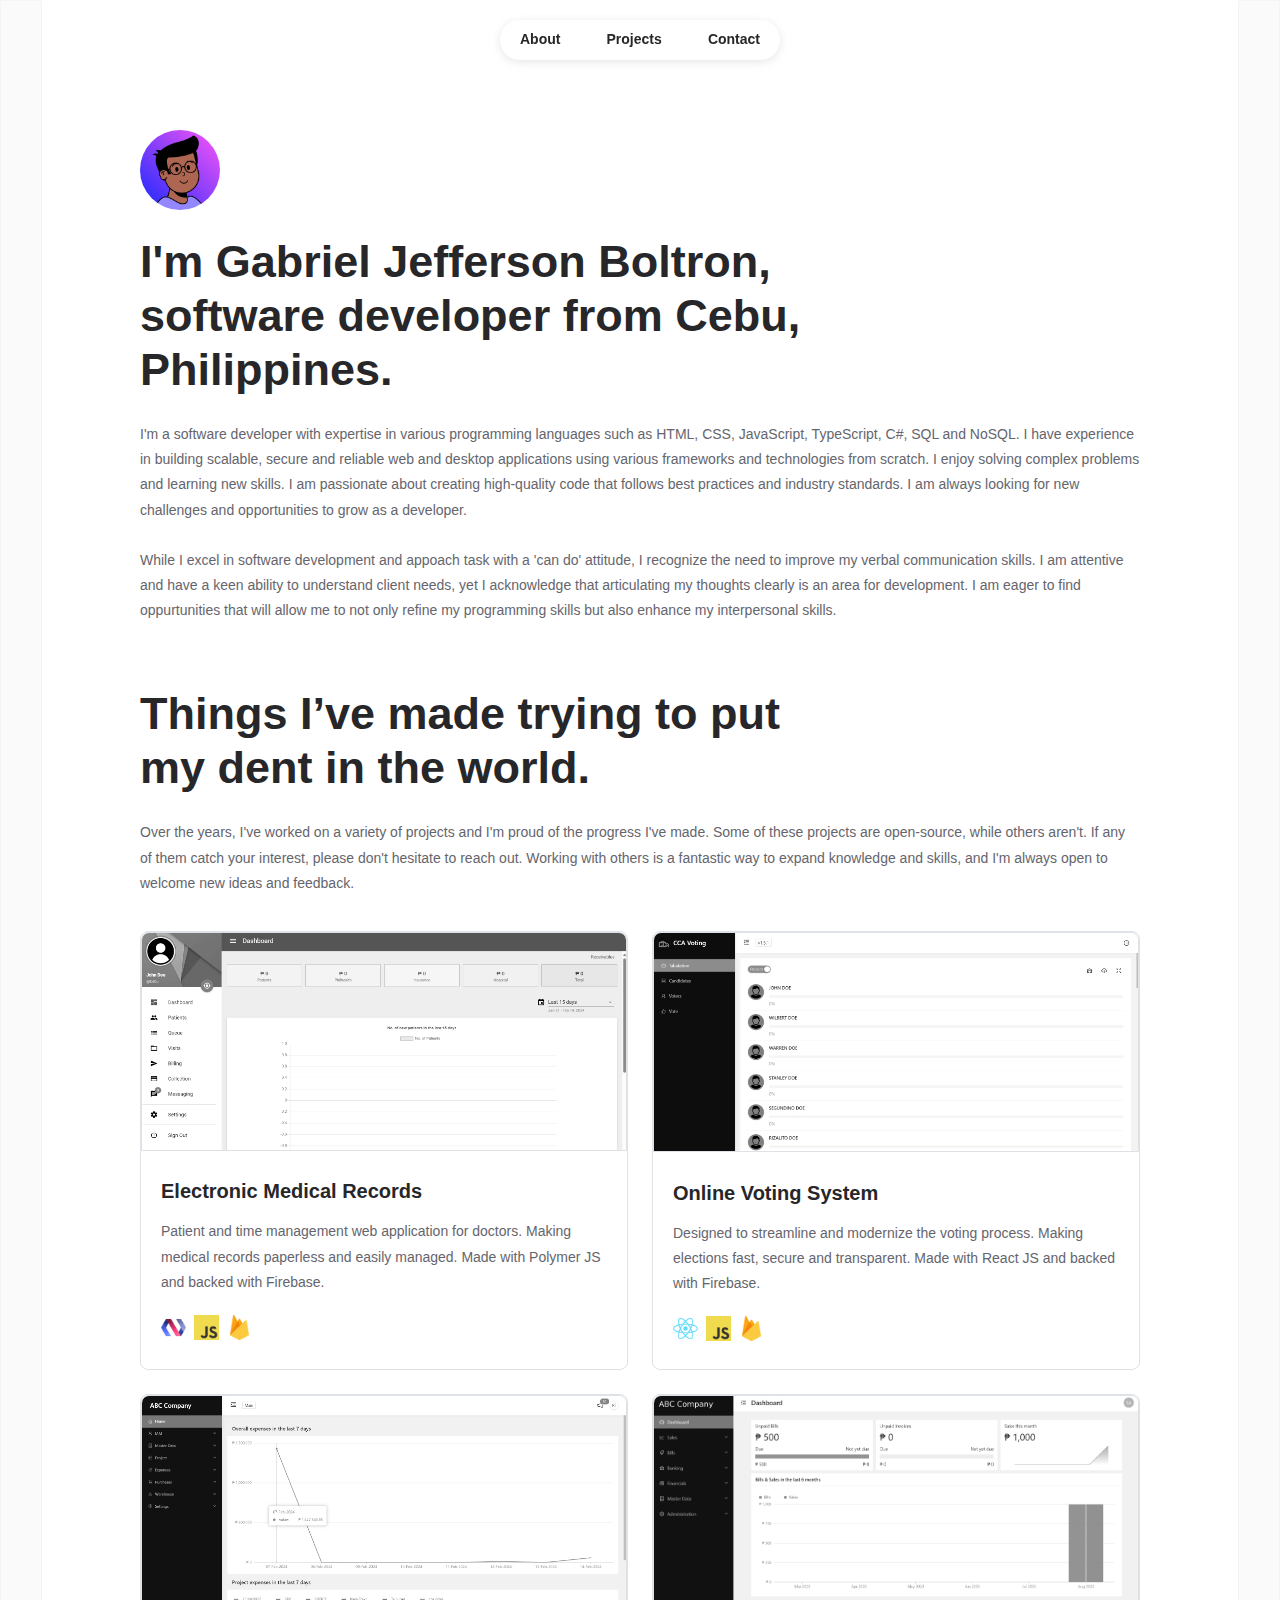
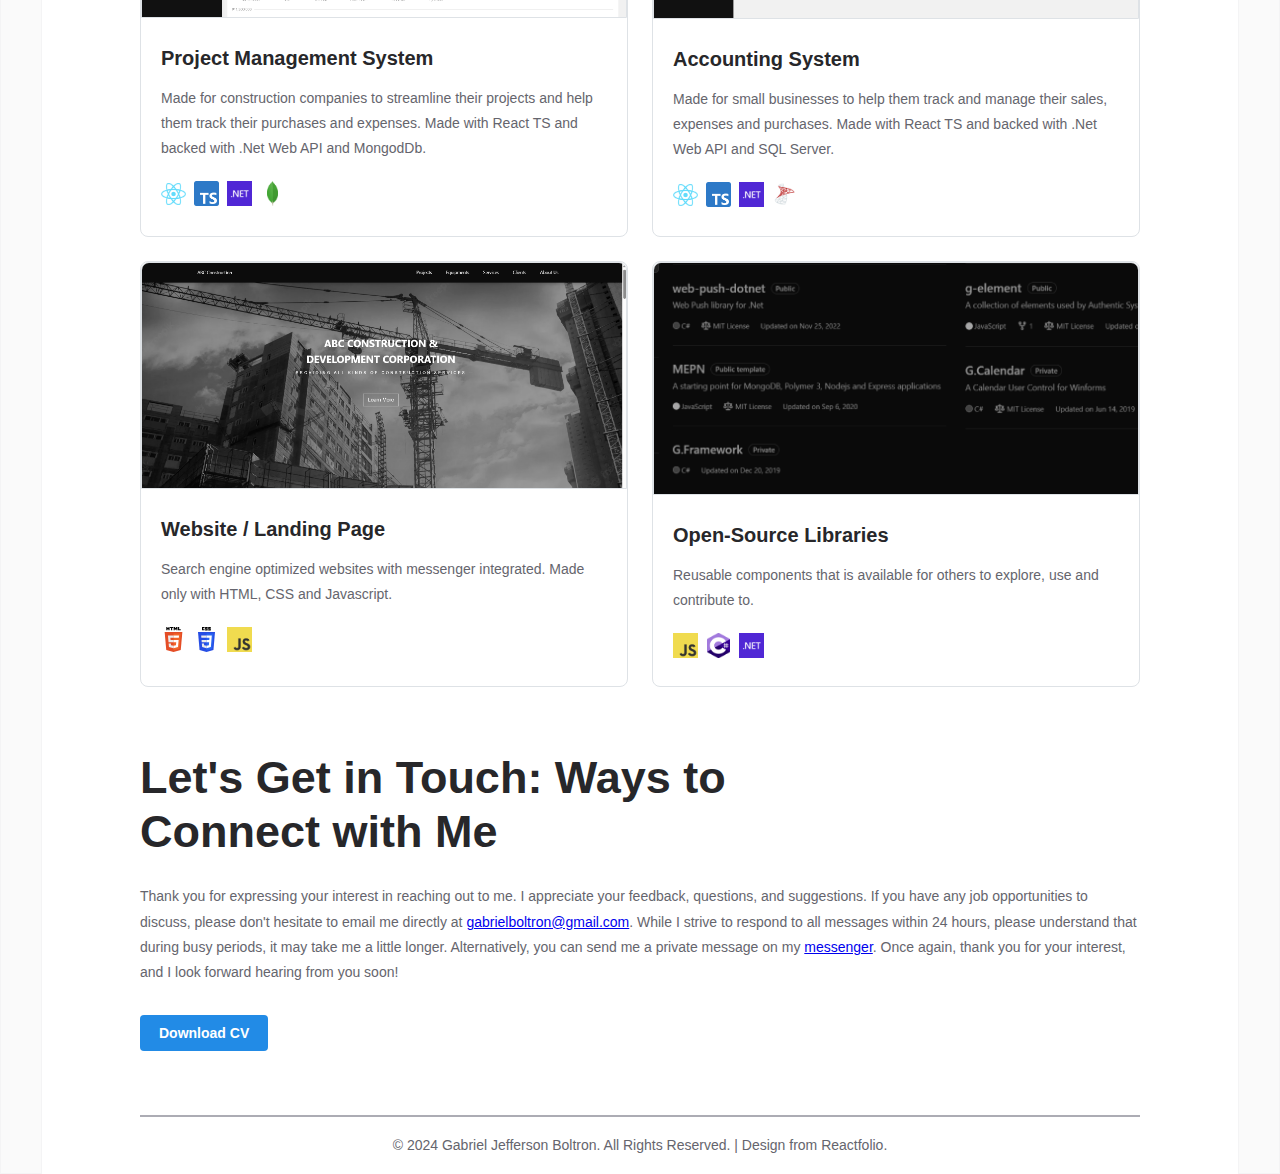
==== commit 343f8b86: "~revision 5" ====
--- a/index.html
+++ b/index.html
@@ -1 +1 @@
-<!DOCTYPE html><html lang="en"><head><meta charset="utf-8"><title>Gabriel Jefferson Boltron</title><meta name="viewport" content="width=device-width,initial-scale=1"><meta name="description" content="Experienced software developer in building scalable, secure and reliable web and desktop applications using various frameworks and technologies."><meta name="keywords" content="gabriel,boltron,software,developer"><meta property="og:site_name" content="Gabriel Jefferson Boltron"><meta property="og:title" content="Experienced software developer in building scalable, secure and reliable web and desktop applications using various frameworks and technologies."><meta property="og:url" content="https://wtgconstruction.com.ph"><meta property="og:type" content="website"><link rel="icon" href="favicon.ico"><link href="index.css" rel="stylesheet"></head><body><div class="page-content"><nav class="navbar" id="navbar"><div class="nav-item" id="navabout">About</div><div class="nav-item">Projects</div><div class="nav-item">Journey</div><div class="nav-item">Contact</div></nav><div class="content-wrapper"><div class="logo-container"><div class="logo-placeholder" id="logo-placeholder"></div><div class="logo" id="logo"><img src="images/avatar.png" alt="GJB Logo"></div></div><div id="about" class="page"><div class="title">I'm Gabriel Jefferson Boltron, software developer from Cebu, Philippines.</div><div class="subtitle">I'm a software developer with expertise in various programming languages such as HTML, CSS, Javascript, TypeScript, C#, SQL and NoSQL. I have experience in building scalable, secure and reliable web and desktop applications using various frameworks and technologies from scratch. I enjoy solving complex problems and learning new skills. I am passionate about creating high-quality code that follows best practices and industry standards. I am always looking for new challenges and opportunities to grow as a developer.</div><div class="subtitle">While I excel in software development and appoach task with a 'can do' attitude, I recognize the need to improve my verbal communication skills. I am attentive and have a keen ability to understand client needs, yet I acknowledge that articulating my thoughts clearly is an area for development. I am eager to find oppurtunities that will allow me to not only refine my programming skills but also enhance my interpersonal skills.</div></div><div id="projects" class="pageN"><div class="title">Things I’ve made trying to put my dent in the world.</div><div class="subtitle">Over the years, I've worked on a variety of projects and I'm proud of the progress I've made. Some of these projects are open-source, while others aren't. If any of them catch your interest, please don't hesitate to reach out. Working with others is a fantastic way to expand knowledge and skills, and I'm always open to welcome new ideas and feedback.</div><div class="grid-container"><div class="grid-item"><div class="grid-item-cover"><img src="images/emr.png" alt="EMR"></div><div class="grid-item-title">Electronic Medical Records</div><div class="grid-item-description">Patient and time management web application for doctors. Making medical records paperless and easily managed. Made with Polymer JS and backed with Firebase.</div><div class="icons"><div class="icon"><img src="images/polymer.png" alt="Polymer"></div><div class="icon"><img src="images/js.png" alt="Javascript"></div><div class="icon"><img src="images/firebase.png" alt="Firebase"></div></div></div><div class="grid-item"><div class="grid-item-cover"><img src="images/voting.png" alt="E-Voting"></div><div class="grid-item-title">Online Voting System</div><div class="grid-item-description">Designed to streamline and modernize the voting process. Making elections fast, secure and transparent. Made with React JS and backed with Firebase.</div><div class="icons"><div class="icon"><img src="images/react.png" alt="React"></div><div class="icon"><img src="images/js.png" alt="Javascript"></div><div class="icon"><img src="images/firebase.png" alt="Firebase"></div></div></div><div class="grid-item"><div class="grid-item-cover"><img src="images/project.png" alt="Project Management"></div><div class="grid-item-title">Project Management System</div><div class="grid-item-description">Made for construction companies to streamline their projects and help them track their purchases and expenses. Made with React TS and backed with .Net Web API and MongodDb.</div><div class="icons"><div class="icon"><img src="images/react.png" alt="React"></div><div class="icon"><img src="images/ts.png" alt="Typescript"></div><div class="icon"><img src="images/net.png" alt=".Net"></div><div class="icon"><img src="images/mongodb.png" alt="MongoDb"></div></div></div><div class="grid-item"><div class="grid-item-cover"><img src="images/acct.png" alt="Accounting"></div><div class="grid-item-title">Accounting System</div><div class="grid-item-description">Made for small businesses to help them track and manage their sales, expenses and purchases. Made with React TS and backed with .Net Web API and SQL Server.</div><div class="icons"><div class="icon"><img src="images/react.png" alt="React"></div><div class="icon"><img src="images/ts.png" alt="Typescript"></div><div class="icon"><img src="images/net.png" alt=".Net"></div><div class="icon"><img src="images/sql_server.png" alt="SQLServer"></div></div></div><div class="grid-item"><div class="grid-item-cover"><img src="images/web.png" alt="Websites"></div><div class="grid-item-title">Website / Landing Page</div><div class="grid-item-description">Search engine optimized websites with messenger integrated. Made only with HTML, CSS and Javascript.</div><div class="icons"><div class="icon"><img src="images/html.svg" alt="HTML"></div><div class="icon"><img src="images/css.svg" alt="CSS"></div><div class="icon"><img src="images/js.png" alt="Javascript"></div></div></div><div class="grid-item"><div class="grid-item-cover"><img src="images/libraries.png" alt="Libraries"></div><div class="grid-item-title">Open-Source Libraries</div><div class="grid-item-description">Reusable components that is available for others to explore, use and contribute to.</div><div class="icons"><div class="icon"><img src="images/js.png" alt="Javascript"></div><div class="icon"><img src="images/csharp.png" alt="C#"></div><div class="icon"><img src="images/net.png" alt=".Net"></div></div></div></div></div><div id="journey" class="pageN"><div class="title">My journey in the world of programming.</div><div class="subtitle">My journey in programming is a thrilling adventure of problem-solving and creativity. From simple scripts to complex systems, each line of code is a step forward in learning and growth. Challenges strengthen me, collaborations enrich me, and innovation drives me. It's a relentless pursuit of mastery, fueled by curiosity and ambition.</div><div class="history-wrapper"><div class="history"><div class="history-date">Dec 2014 — Dec 2018</div><div class="history-description"><div class="grid-item-title">Bachelor, Salazar Colleges of Science and Institute of Technology</div><div class="grid-item-description">Studying for a Bachelor of Science and Information Technology has been a dynamic journey of exploration and growth. Through diverse courses and hands-on projects, I've gained a solid understanding of programming, network security, and software development methodologies.</div></div></div><div class="history"><div class="history-date">Oct 2015 — Jan 2016</div><div class="history-description"><div class="grid-item-title">Customer Service Representative, Convergys</div><div class="grid-item-description">In my college years, I had the opportunity to undergo On-the-Job Training (OJT) at Convergys. This hands-on experience provided me with a profound understanding of customer relationship management. It equipped me with practical skills and insights into effective communication strategies, conflict resolution techniques, and the importance of maintaining professionalism and empathy in customer-facing roles.</div></div></div><div class="history"><div class="history-date">Dec 2017 — Aug 2023</div><div class="history-description"><div class="grid-item-title">Software Developer, Authentic System Solutions</div><div class="grid-item-description">During this period, I gained valuable experience in software development. Beginning as an OJT, I was later absorbed into the company and eventually became a pioneering member of the team. Our focus lies in providing accounting software, with a diverse team comprising both programmers and accountants. We also specialize in offering customized solutions, with many projects primarily assigned to me. I'm incredibly grateful to the company for the opportunity to work with them, allowing me to further refine my programming expertise.</div></div></div><div class="history"><div class="history-date">Aug 2023 — Present</div><div class="history-description"><div class="grid-item-title">Software Developer, Freelancer</div><div class="grid-item-description">Driven by my aspiration for personal and professional growth, as well as the desire to spend more time with my family, I made the choice to embark on my freelancing journey. It is a journey fueled by passion, driven by innovation, and guided by the unwavering belief in the transformative potential of technology.</div></div></div></div></div><div id="contact" class="pageN"><div class="title">Let's Get in Touch: Ways to Connect with Me</div><div class="subtitle">Thank you for expressing your interest in reaching out to me. I appreciate your feedback, questions, and suggestions. If you have any job opportunities to discuss, please don't hesitate to email me directly at <a href="mailto:gabrielboltron@gmail.com">gabrielboltron@gmail.com</a>. While I strive to respond to all messages within 24 hours, please understand that during busy periods, it may take me a little longer. Alternatively, you can send me a private message on my <a href="https://m.me/gabriel.boltron" target="_blank" rel="noreferrer">messenger</a>. Once again, thank you for your interest, and I look forward hearing from you soon!</div><div class="socials"></div><button id="download-cv">Get CV</button></div><div class="page-footer">© 2024 Gabriel Jefferson Boltron. All Rights Reserved. | Design from Reactfolio.</div></div></div><script src="index.js" type="text/javascript"></script></body></html>+<!DOCTYPE html><html lang="en"><head><meta charset="utf-8"><title>Gabriel Jefferson Boltron</title><meta name="viewport" content="width=device-width,initial-scale=1"><meta name="description" content="Experienced software developer in building scalable, secure and reliable web and desktop applications using various frameworks and technologies."><meta name="keywords" content="gabriel,boltron,software,developer"><meta property="og:site_name" content="Gabriel Jefferson Boltron"><meta property="og:title" content="Experienced software developer in building scalable, secure and reliable web and desktop applications using various frameworks and technologies."><meta property="og:url" content="https://wtgconstruction.com.ph"><meta property="og:type" content="website"><link rel="icon" href="favicon.ico"><link href="index.css" rel="stylesheet"></head><body><div class="page-content"><nav class="navbar" id="navbar"><div class="nav-item" id="navabout">About</div><div class="nav-item">Projects</div><div class="nav-item">Contact</div></nav><div class="content-wrapper"><div class="logo-container"><div class="logo-placeholder" id="logo-placeholder"></div><div class="logo" id="logo"><img src="images/avatar.png" alt="GJB Logo"></div></div><div id="about" class="page"><div class="title">I'm Gabriel Jefferson Boltron, software developer from Cebu, Philippines.</div><div class="subtitle">I'm a software developer with expertise in various programming languages such as HTML, CSS, JavaScript, TypeScript, C#, SQL and NoSQL. I have experience in building scalable, secure and reliable web and desktop applications using various frameworks and technologies from scratch. I enjoy solving complex problems and learning new skills. I am passionate about creating high-quality code that follows best practices and industry standards. I am always looking for new challenges and opportunities to grow as a developer.</div><div class="subtitle">While I excel in software development and appoach task with a 'can do' attitude, I recognize the need to improve my verbal communication skills. I am attentive and have a keen ability to understand client needs, yet I acknowledge that articulating my thoughts clearly is an area for development. I am eager to find oppurtunities that will allow me to not only refine my programming skills but also enhance my interpersonal skills.</div></div><div id="projects" class="pageN"><div class="title">Things I’ve made trying to put my dent in the world.</div><div class="subtitle">Over the years, I've worked on a variety of projects and I'm proud of the progress I've made. Some of these projects are open-source, while others aren't. If any of them catch your interest, please don't hesitate to reach out. Working with others is a fantastic way to expand knowledge and skills, and I'm always open to welcome new ideas and feedback.</div><div class="grid-container"><div class="grid-item"><div class="grid-item-cover"><img src="images/emr.png" alt="EMR"></div><div class="grid-item-title">Electronic Medical Records</div><div class="grid-item-description">Patient and time management web application for doctors. Making medical records paperless and easily managed. Made with Polymer JS and backed with Firebase.</div><div class="icons"><div class="icon"><img src="images/polymer.png" alt="Polymer"></div><div class="icon"><img src="images/js.png" alt="Javascript"></div><div class="icon"><img src="images/firebase.png" alt="Firebase"></div></div></div><div class="grid-item"><div class="grid-item-cover"><img src="images/voting.png" alt="E-Voting"></div><div class="grid-item-title">Online Voting System</div><div class="grid-item-description">Designed to streamline and modernize the voting process. Making elections fast, secure and transparent. Made with React JS and backed with Firebase.</div><div class="icons"><div class="icon"><img src="images/react.png" alt="React"></div><div class="icon"><img src="images/js.png" alt="Javascript"></div><div class="icon"><img src="images/firebase.png" alt="Firebase"></div></div></div><div class="grid-item"><div class="grid-item-cover"><img src="images/project.png" alt="Project Management"></div><div class="grid-item-title">Project Management System</div><div class="grid-item-description">Made for construction companies to streamline their projects and help them track their purchases and expenses. Made with React TS and backed with .Net Web API and MongodDb.</div><div class="icons"><div class="icon"><img src="images/react.png" alt="React"></div><div class="icon"><img src="images/ts.png" alt="Typescript"></div><div class="icon"><img src="images/net.png" alt=".Net"></div><div class="icon"><img src="images/mongodb.png" alt="MongoDb"></div></div></div><div class="grid-item"><div class="grid-item-cover"><img src="images/acct.png" alt="Accounting"></div><div class="grid-item-title">Accounting System</div><div class="grid-item-description">Made for small businesses to help them track and manage their sales, expenses and purchases. Made with React TS and backed with .Net Web API and SQL Server.</div><div class="icons"><div class="icon"><img src="images/react.png" alt="React"></div><div class="icon"><img src="images/ts.png" alt="Typescript"></div><div class="icon"><img src="images/net.png" alt=".Net"></div><div class="icon"><img src="images/sql_server.png" alt="SQLServer"></div></div></div><div class="grid-item"><div class="grid-item-cover"><img src="images/web.png" alt="Websites"></div><div class="grid-item-title">Website / Landing Page</div><div class="grid-item-description">Search engine optimized websites with messenger integrated. Made only with HTML, CSS and Javascript.</div><div class="icons"><div class="icon"><img src="images/html.svg" alt="HTML"></div><div class="icon"><img src="images/css.svg" alt="CSS"></div><div class="icon"><img src="images/js.png" alt="Javascript"></div></div></div><div class="grid-item"><div class="grid-item-cover"><img src="images/libraries.png" alt="Libraries"></div><div class="grid-item-title">Open-Source Libraries</div><div class="grid-item-description">Reusable components that is available for others to explore, use and contribute to.</div><div class="icons"><div class="icon"><img src="images/js.png" alt="Javascript"></div><div class="icon"><img src="images/csharp.png" alt="C#"></div><div class="icon"><img src="images/net.png" alt=".Net"></div></div></div></div></div><div id="contact" class="pageN"><div class="title">Let's Get in Touch: Ways to Connect with Me</div><div class="subtitle">Thank you for expressing your interest in reaching out to me. I appreciate your feedback, questions, and suggestions. If you have any job opportunities to discuss, please don't hesitate to email me directly at <a href="mailto:gabrielboltron@gmail.com">gabrielboltron@gmail.com</a>. While I strive to respond to all messages within 24 hours, please understand that during busy periods, it may take me a little longer. Alternatively, you can send me a private message on my <a href="https://m.me/gabriel.boltron" target="_blank" rel="noreferrer">messenger</a>. Once again, thank you for your interest, and I look forward hearing from you soon!</div><div class="socials"></div><button id="download-cv">Download CV</button></div><div class="page-footer">© 2024 Gabriel Jefferson Boltron. All Rights Reserved. | Design from Reactfolio.</div></div></div><script src="index.js" type="text/javascript"></script></body></html>--- a/index.css
+++ b/index.css
@@ -1 +1 @@
-:root{--primary-color:#27272a;--secondary-color:#65656d;--tertiary-color:#acacb4;--link-color:#1677ff}*{-webkit-touch-callout:none;-webkit-user-select:none;-khtml-user-select:none;-moz-user-select:none;-ms-user-select:none;user-select:none;box-sizing:border-box}.selectable{-webkit-touch-callout:text;-webkit-user-select:text;-khtml-user-select:text;-moz-user-select:text;-ms-user-select:text;user-select:text}body,html{height:100%}body{margin:0;color:var(--primary-color);font-size:14px;font-family:-apple-system,BlinkMacSystemFont,segoe ui,Roboto,helvetica neue,Arial,noto sans,sans-serif,apple color emoji,segoe ui emoji,segoe ui symbol,noto color emoji;font-variant:tabular-nums;line-height:1.8;-webkit-font-feature-settings:'tnum';font-feature-settings:'tnum';overflow-x:hidden}img{-webkit-user-drag:none;pointer-events:none}.logo-container{display:flex;justify-content:left;align-items:center;padding-top:130px;position:relative}.logo{display:flex;z-index:999}.logo.fixed{position:fixed;top:16px;border:1px solid #fff;border-radius:50%;box-shadow:0 4px 10px rgba(0,0,0,.25)}.logo>img{border-radius:50%;display:block;margin:0;padding:0;width:80px}.logo.fixed>img{width:46px}.logo-placeholder{position:absolute;padding:16px}.navbar{display:flex;justify-content:space-between;align-items:center;position:fixed;top:20px;left:0;right:0;z-index:999;height:40px;background:#fff;box-shadow:0 2px 10px rgba(0,0,0,.1);border-radius:40px;padding-left:20px;padding-right:20px;max-width:380px;margin:0 auto}.nav-item{font-weight:700;color:var(--primary-color);cursor:pointer}.nav-item.active{color:var(--link-color)!important}.nav-item:hover{color:var(--link-color);transition:color .3s ease-in-out}.navbar.l50{left:50px}.navbar.l52{left:52px}.hidden{display:none}@media only screen and (max-width:525px){.navbar{max-width:80%}}.page-content{background-color:#fff;position:relative}.page-content:after,.page-content:before{content:"";position:absolute;top:0;bottom:0;width:calc((100% - 1200px)/ 2);background-color:#fafafa;border:1px solid #f4f4f5}.page-content:before{left:0;z-index:1}.page-content:after{right:0;z-index:1}.content-wrapper{max-width:1000px;margin:0 auto}.title{color:var(--primary-color);font-size:45px;font-weight:700;width:70%;line-height:1.2}.subtitle{padding-top:25px;color:var(--secondary-color)}.page{padding-top:25px}.pageN{padding-top:64px}.page-footer{position:block;padding:16px;text-align:center;border-top:2px solid var(--tertiary-color);margin-top:64px;color:var(--secondary-color)}@media only screen and (max-width:1270px){.page-content:after,.page-content:before{width:calc((100% - 90%)/ 2)}.content-wrapper{max-width:90%;padding-left:10%;padding-right:10%}}@media only screen and (max-width:1024px){.page-content:after,.page-content:before{width:calc((100% - 950px)/ 2)}.content-wrapper{max-width:980px}}@media only screen and (max-width:800px){.content-wrapper{max-width:90%;margin:0 auto;padding:0 10px}.page-content:after,.page-content:before{display:none}.title{width:100%}}@media only screen and (max-width:600px){.title{font-size:35px}}.grid-container{display:grid;gap:24px;grid-template-columns:1fr 1fr;padding-top:35px}.grid-item{border-radius:8px;border:1px solid #dee2e6}.grid-item-cover img{border-top-left-radius:8px;border-top-right-radius:8px;width:100%;border:1px solid #dee2e6}.grid-item-title{color:var(--primary-color);font-weight:700;padding:20px;padding-bottom:16px;font-size:20px;line-height:1.2}.grid-item-description{color:var(--secondary-color);padding:20px;padding-top:0}@media only screen and (max-width:700px){.grid-container{grid-template-columns:1fr}}.socials{display:flex;justify-content:left;align-items:center;padding-top:30px}.social-icon{padding-right:20px;font-size:25px;transition:color .2s ease-in-out;color:var(--secondary-color)}.social-icon:hover{color:var(--primary-color)}.icons{display:flex;justify-content:left;align-items:center;padding:20px;padding-top:0;gap:8px}.icon>img{width:25px;height:25px;object-fit:contain}.history-wrapper{padding-top:50px;padding-bottom:50px;display:flex;flex-direction:column}.history{padding-top:0;padding-left:35px;padding-bottom:20px;border-left:2px solid #f4f4f5;width:100%;display:flex}.history-date{min-width:20%;max-width:20%;padding-top:29px;color:var(--tertiary-color)}.history-description{flex-basis:80%;padding:10px}@media only screen and (max-width:500px){.history{flex-direction:column}.history-date{min-width:100%;max-width:100%}.history-description{flex-basis:100%;padding:0}.history-description>div{padding-left:0;padding-right:0}}button{background:#228be6;border:.0625rem solid transparent;border-radius:.25rem;color:#fff;cursor:pointer;display:inline-block;font-size:14px;font-weight:600;height:2.25rem;overflow:hidden;padding-left:1.125rem;padding-right:1.125rem;position:relative;text-align:center;user-select:none;vertical-align:middle;width:auto}button:hover{background:#1c7ed6}+:root{--primary-color:#27272a;--secondary-color:#65656d;--tertiary-color:#acacb4;--link-color:#1677ff}*{-webkit-touch-callout:none;-webkit-user-select:none;-khtml-user-select:none;-moz-user-select:none;-ms-user-select:none;user-select:none;box-sizing:border-box}.selectable{-webkit-touch-callout:text;-webkit-user-select:text;-khtml-user-select:text;-moz-user-select:text;-ms-user-select:text;user-select:text}body,html{height:100%}body{margin:0;color:var(--primary-color);font-size:14px;font-family:-apple-system,BlinkMacSystemFont,segoe ui,Roboto,helvetica neue,Arial,noto sans,sans-serif,apple color emoji,segoe ui emoji,segoe ui symbol,noto color emoji;font-variant:tabular-nums;line-height:1.8;-webkit-font-feature-settings:'tnum';font-feature-settings:'tnum';overflow-x:hidden}img{-webkit-user-drag:none;pointer-events:none}.logo-container{display:flex;justify-content:left;align-items:center;padding-top:130px;position:relative}.logo{display:flex;z-index:999}.logo.fixed{position:fixed;top:16px;border:1px solid #fff;border-radius:50%;box-shadow:0 4px 10px rgba(0,0,0,.25)}.logo>img{border-radius:50%;display:block;margin:0;padding:0;width:80px}.logo.fixed>img{width:46px}.logo-placeholder{position:absolute;padding:16px}.navbar{display:flex;justify-content:space-between;align-items:center;position:fixed;top:20px;left:0;right:0;z-index:999;height:40px;background:#fff;box-shadow:0 2px 10px rgba(0,0,0,.1);border-radius:40px;padding-left:20px;padding-right:20px;max-width:280px;margin:0 auto}.nav-item{font-weight:700;color:var(--primary-color);cursor:pointer}.nav-item.active{color:var(--link-color)!important}.nav-item:hover{color:var(--link-color);transition:color .3s ease-in-out}.navbar.l50{left:50px}.navbar.l52{left:52px}.page-content{background-color:#fff;position:relative}.page-content:after,.page-content:before{content:"";position:absolute;top:0;bottom:0;width:calc((100% - 1200px)/ 2);background-color:#fafafa;border:1px solid #f4f4f5}.page-content:before{left:0;z-index:1}.page-content:after{right:0;z-index:1}.content-wrapper{max-width:1000px;margin:0 auto}.title{color:var(--primary-color);font-size:45px;font-weight:700;width:70%;line-height:1.2}.subtitle{padding-top:25px;color:var(--secondary-color)}.page{padding-top:25px}.pageN{padding-top:64px}.page-footer{position:block;padding:16px;text-align:center;border-top:2px solid var(--tertiary-color);margin-top:64px;color:var(--secondary-color)}@media only screen and (max-width:1270px){.page-content:after,.page-content:before{width:calc((100% - 90%)/ 2)}.content-wrapper{max-width:90%;padding-left:10%;padding-right:10%}}@media only screen and (max-width:1024px){.page-content:after,.page-content:before{width:calc((100% - 950px)/ 2)}.content-wrapper{max-width:980px}}@media only screen and (max-width:800px){.content-wrapper{max-width:90%;margin:0 auto;padding:0 10px}.page-content:after,.page-content:before{display:none}.title{width:100%}}@media only screen and (max-width:600px){.title{font-size:35px}}.grid-container{display:grid;gap:24px;grid-template-columns:1fr 1fr;padding-top:35px}.grid-item{border-radius:8px;border:1px solid #dee2e6}.grid-item-cover img{border-top-left-radius:8px;border-top-right-radius:8px;width:100%;border:1px solid #dee2e6}.grid-item-title{color:var(--primary-color);font-weight:700;padding:20px;padding-bottom:16px;font-size:20px;line-height:1.2}.grid-item-description{color:var(--secondary-color);padding:20px;padding-top:0}@media only screen and (max-width:700px){.grid-container{grid-template-columns:1fr}}.socials{display:flex;justify-content:left;align-items:center;padding-top:30px}.social-icon{padding-right:20px;font-size:25px;transition:color .2s ease-in-out;color:var(--secondary-color)}.social-icon:hover{color:var(--primary-color)}.icons{display:flex;justify-content:left;align-items:center;padding:20px;padding-top:0;gap:8px}.icon>img{width:25px;height:25px;object-fit:contain}.history-wrapper{padding-top:50px;padding-bottom:50px;display:flex;flex-direction:column}.history{padding-top:0;padding-left:35px;padding-bottom:20px;border-left:2px solid #f4f4f5;width:100%;display:flex}.history-date{min-width:20%;max-width:20%;padding-top:29px;color:var(--tertiary-color)}.history-description{flex-basis:80%;padding:10px}@media only screen and (max-width:500px){.history{flex-direction:column}.history-date{min-width:100%;max-width:100%}.history-description{flex-basis:100%;padding:0}.history-description>div{padding-left:0;padding-right:0}}button{background:#228be6;border:.0625rem solid transparent;border-radius:.25rem;color:#fff;cursor:pointer;display:inline-block;font-size:14px;font-weight:600;height:2.25rem;overflow:hidden;padding-left:1.125rem;padding-right:1.125rem;position:relative;text-align:center;user-select:none;vertical-align:middle;width:auto}button:hover{background:#1c7ed6}